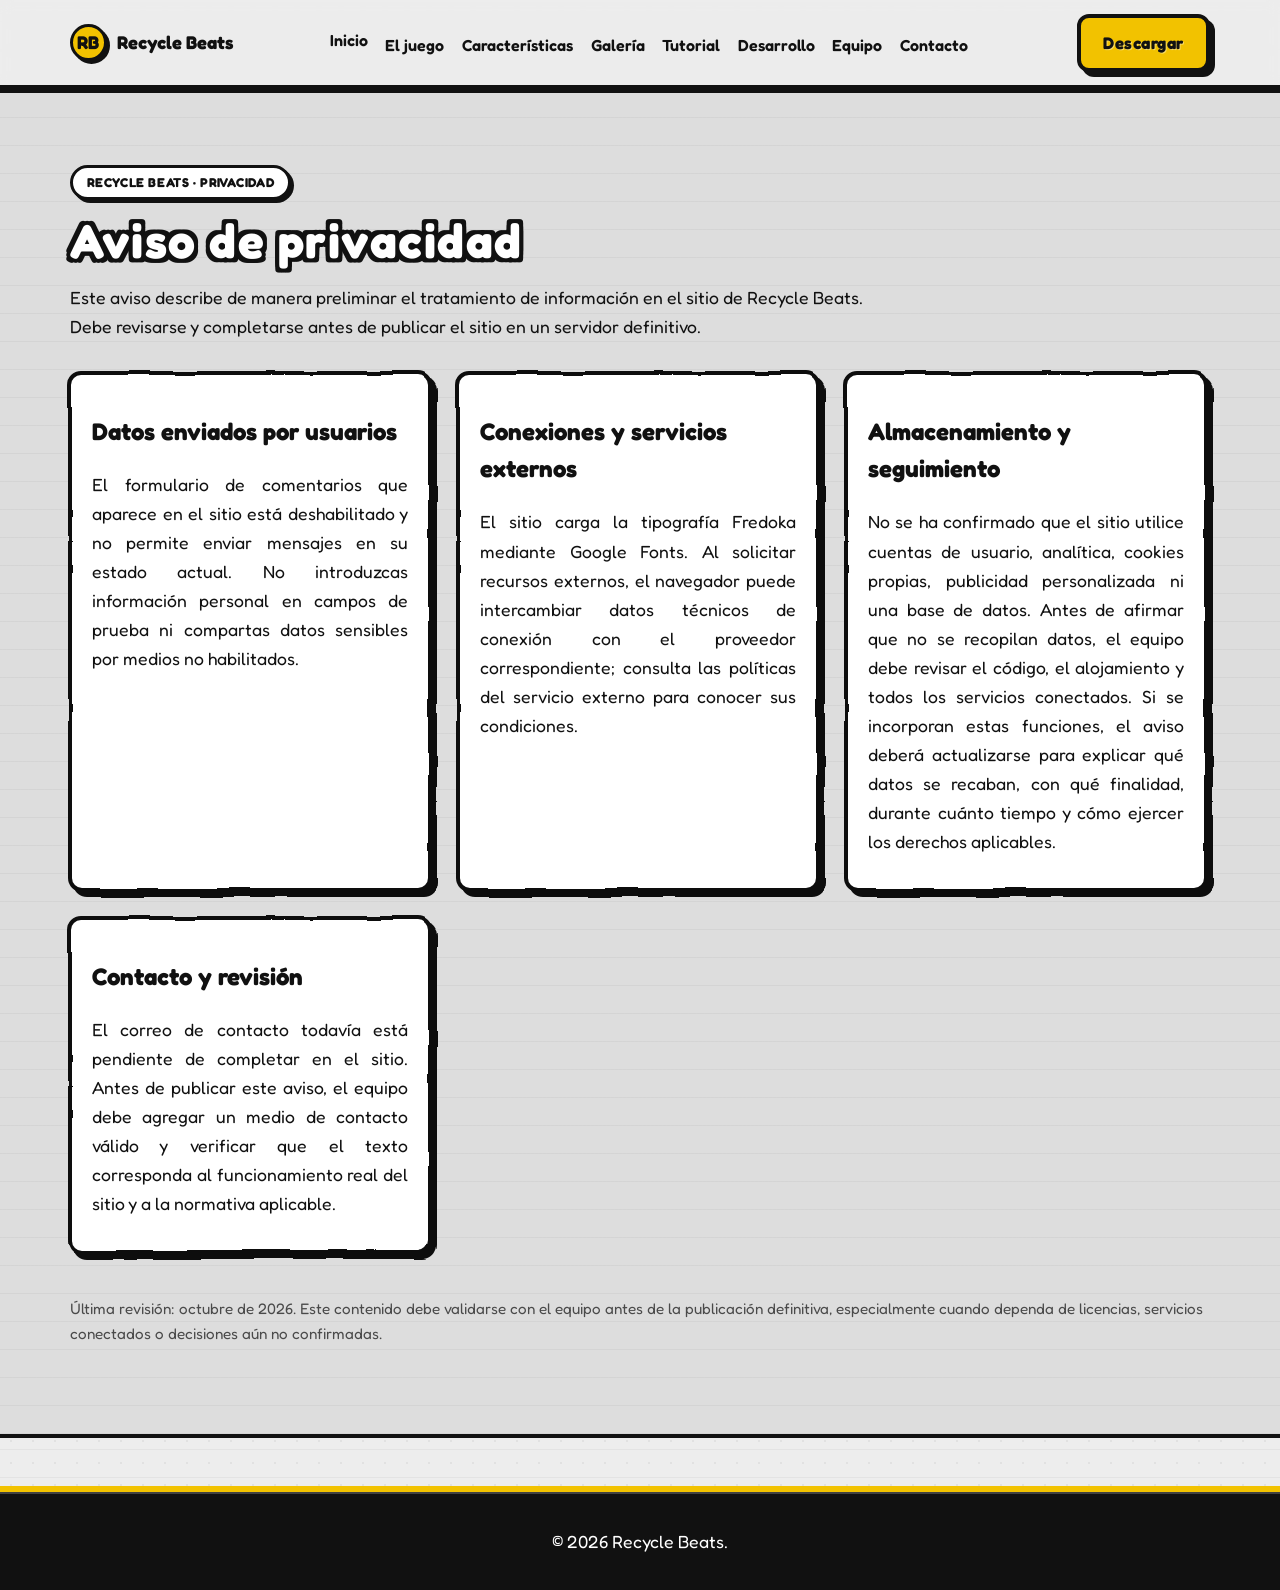
==== Advertencias/privacidad.html @ 34f84597 "Sitio sin PWA" ====
<!DOCTYPE html>
<html lang="es">
<head>
  <meta charset="UTF-8" />
  <meta name="viewport" content="width=device-width, initial-scale=1.0" />
  <title>Aviso de privacidad — Recycle Beats</title>
  <meta name="description" content="Este aviso describe de manera preliminar el tratamiento de información en el sitio de Recycle Beats. Debe revisarse y completarse antes de publicar el sitio en un servidor definitivo." />
  <meta name="theme-color" content="#EDEDED" />
  <link rel="icon" type="image/svg+xml" href="../icon.svg" />
  <link rel="preconnect" href="https://fonts.googleapis.com" />
  <link rel="preconnect" href="https://fonts.gstatic.com" crossorigin />
  <link href="https://fonts.googleapis.com/css2?family=Fredoka:wght@400;500;600;700&display=swap" rel="stylesheet" />
  <link rel="stylesheet" href="../style.css" />
</head>
<body>

  <!-- FILTROS SVG PARA EL EFECTO DE LÍNEA TEMBLOROSA (WOBBLE) -->
  <svg class="rb-svg-defs" aria-hidden="true" focusable="false" width="0" height="0">
    <defs>
      <filter id="rb-wobble-soft" x="-5%" y="-5%" width="110%" height="110%">
        <feTurbulence type="fractalNoise" baseFrequency="0.022" numOctaves="2" seed="4" result="noise" />
        <feDisplacementMap in="SourceGraphic" in2="noise" scale="4" xChannelSelector="R" yChannelSelector="G" />
      </filter>
      <filter id="rb-wobble-strong" x="-8%" y="-8%" width="116%" height="116%">
        <feTurbulence type="fractalNoise" baseFrequency="0.03" numOctaves="2" seed="8" result="noise" />
        <feDisplacementMap in="SourceGraphic" in2="noise" scale="7" xChannelSelector="R" yChannelSelector="G" />
      </filter>
    </defs>
  </svg>

  <a class="rb-skip" href="#contenido">Saltar al contenido</a>
  
  <header class="rb-navbar" id="rb-navbar">
    <div class="rb-navbar__inner">
      <a class="rb-brand" href="../index.html#inicio" aria-label="Ir al inicio">
        <span class="rb-brand__mark" aria-hidden="true">RB</span>
        <span class="rb-brand__name">Recycle&nbsp;Beats</span>
      </a>

      <button
        class="rb-navbar__toggle"
        id="rb-nav-toggle"
        aria-label="Abrir menú"
        aria-expanded="false"
        aria-controls="rb-nav-menu"
      >
        <span></span><span></span><span></span>
      </button>

      <nav class="rb-navbar__nav" id="rb-nav-menu" aria-label="Navegación principal">
        <ul>
          <li><a href="../index.html#inicio">Inicio</a></li>
          <li><a href="../index.html#el-juego">El juego</a></li>
          <li><a href="../index.html#caracteristicas">Características</a></li>
          <li><a href="../index.html#galeria">Galería</a></li>
          <li><a href="../index.html#tutorial">Tutorial</a></li>
          <li><a href="../index.html#desarrollo">Desarrollo</a></li>
          <li><a href="../index.html#equipo">Equipo</a></li>
          <li><a href="../index.html#contacto">Contacto</a></li>
        </ul>
      </nav>
      
      <a class="rb-btn rb-btn--amarillo rb-navbar__cta" href="../index.html#descarga">Descargar</a>
    </div>
  </header>

  <main id="contenido">
    <section class="rb-section rb-section--papel" aria-labelledby="legal-title">
      <div class="rb-container">
        <p class="rb-eyebrow">Recycle Beats · Privacidad</p>
        <h1 class="rb-title rb-title--lg" id="legal-title">Aviso de privacidad</h1>
        <p style="margin-bottom: 2rem; max-width: 800px;">Este aviso describe de manera preliminar el tratamiento de información en el sitio de Recycle Beats. Debe revisarse y completarse antes de publicar el sitio en un servidor definitivo.</p>
        
        <div class="rb-grid-3" style="margin-bottom: 2.5rem;">
          
          <section class="rb-card rb-wobble rb-card--legal">
            <h2>Datos enviados por usuarios</h2>
            <p>El formulario de comentarios que aparece en el sitio está deshabilitado y no permite enviar mensajes en su estado actual. No introduzcas información personal en campos de prueba ni compartas datos sensibles por medios no habilitados.</p>
          </section>
          
          <section class="rb-card rb-wobble rb-card--legal">
            <h2>Conexiones y servicios externos</h2>
            <p>El sitio carga la tipografía Fredoka mediante Google Fonts. Al solicitar recursos externos, el navegador puede intercambiar datos técnicos de conexión con el proveedor correspondiente; consulta las políticas del servicio externo para conocer sus condiciones.</p>
          </section>
          
          <section class="rb-card rb-wobble rb-card--legal">
            <h2>Almacenamiento y seguimiento</h2>
            <p>No se ha confirmado que el sitio utilice cuentas de usuario, analítica, cookies propias, publicidad personalizada ni una base de datos. Antes de afirmar que no se recopilan datos, el equipo debe revisar el código, el alojamiento y todos los servicios conectados. Si se incorporan estas funciones, el aviso deberá actualizarse para explicar qué datos se recaban, con qué finalidad, durante cuánto tiempo y cómo ejercer los derechos aplicables.</p>
          </section>
          
          <section class="rb-card rb-wobble rb-card--legal">
            <h2>Contacto y revisión</h2>
            <p>El correo de contacto todavía está pendiente de completar en el sitio. Antes de publicar este aviso, el equipo debe agregar un medio de contacto válido y verificar que el texto corresponda al funcionamiento real del sitio y a la normativa aplicable.</p>
          </section>

        </div>
        
        <p class="rb-muted">Última revisión: octubre de 2026. Este contenido debe validarse con el equipo antes de la publicación definitiva, especialmente cuando dependa de licencias, servicios conectados o decisiones aún no confirmadas.</p>
      </div>
    </section>
  </main>

  <footer class="rb-footer" aria-label="Pie de página">
    <div class="rb-footer__bottom">
      <p>© <span id="rb-year">2026</span> Recycle Beats.</p>
    </div>
  </footer>
  <script src="../site.js" defer></script>
</body>
</html>
---- style.css ----
/* ============================================================
   RECYCLE BEATS — Estilos basados en las capturas del juego
   Estética: cuaderno escolar hecho a mano
   ============================================================ */

/* ---------- Tokens (extraídos de las capturas) ---------- */
:root {
  --rb-negro: #111111;
  --rb-blanco: #FFFFFF;
  --rb-papel:   #EDEDED;   /* antes #E8E4DC */
  --rb-papel-2: #DDDDDD;   /* antes #CFC9BE */    /* papel más oscuro */
  --rb-gris: #D9D9D9;       /* fondo neutro del escenario */
  --rb-rojo: #D93025;       /* manzanas, SALIR */
  --rb-azul: #1A3A9E;       /* latas, OPCIONES */
  --rb-verde: #3DBE3D;      /* tubo, EXTRAS, ON */
  --rb-amarillo: #F2C200;   /* JUGAR, TUTORIAL, VOLVER */
  --rb-naranja: #E07A1F;    /* acentos secundarios */
  --rb-oliva: #7A7A3E;      /* fondo Backrooms */

  --rb-borde: 4px solid var(--rb-negro);
  --rb-borde-2: 3px solid var(--rb-negro);
  --rb-sombra: 5px 5px 0 var(--rb-negro);
  --rb-sombra-sm: 3px 3px 0 var(--rb-negro);
  --rb-sombra-lg: 8px 8px 0 var(--rb-negro);

  --rb-max: 1180px;
  --rb-gap: 1.5rem;
  --rb-font: 'Fredoka', system-ui, -apple-system, Segoe UI, Roboto, sans-serif;
  --rb-transition: 180ms ease;
}

/* ---------- Reset ---------- */
*, *::before, *::after { box-sizing: border-box; }
html { scroll-behavior: smooth; }

body {
  margin: 0;
  font-family: var(--rb-font);
  font-size: 1rem;
  line-height: 1.55;
  color: var(--rb-negro);
  background-color: var(--rb-papel);
  /* Textura de papel cuaderno con renglones sutiles */
  background-image:
    repeating-linear-gradient(
      0deg,
      rgba(0,0,0,.045) 0 1px,
      transparent 1px 28px
    ),
    radial-gradient(rgba(0,0,0,.05) 1px, transparent 1.2px);
  background-size: auto, 22px 22px;
  -webkit-font-smoothing: antialiased;
}

img, svg, video { max-width: 100%; display: block; }

a { color: var(--rb-azul); }
a:hover { text-decoration: underline; }

ul, ol { padding-left: 1.25rem; }
li + li { margin-top: .3rem; }

kbd {
  font-family: ui-monospace, SFMono-Regular, Menlo, Consolas, monospace;
  background: var(--rb-blanco);
  border: var(--rb-borde-2);
  border-radius: 6px;
  padding: 2px 8px;
  box-shadow: var(--rb-sombra-sm);
  font-size: .85rem;
  font-weight: 700;
}

/* Ocultar el SVG de filtros */
.rb-svg-defs { position: absolute; width: 0; height: 0; overflow: hidden; }

/* ---------- Accesibilidad ---------- */
.rb-skip {
  position: absolute;
  left: -9999px;
  top: 0;
  background: var(--rb-amarillo);
  color: var(--rb-negro);
  padding: .75rem 1rem;
  border: var(--rb-borde);
  z-index: 9999;
  font-weight: 700;
}
.rb-skip:focus { left: 1rem; top: 1rem; }

:focus-visible {
  outline: 3px dashed var(--rb-amarillo);
  outline-offset: 3px;
}

/* ============================================================
   TIPOGRAFÍA BUBBLE
   ============================================================ */
.rb-title {
  font-family: var(--rb-font);
  font-weight: 700;
  color: var(--rb-blanco);
  letter-spacing: 1.5px;
  line-height: 1.02;
  margin: 0 0 .75rem;
  /* Contorno negro grueso, como el título del juego */
  text-shadow:
    -4px -4px 0 var(--rb-negro),
     4px -4px 0 var(--rb-negro),
    -4px  4px 0 var(--rb-negro),
     4px  4px 0 var(--rb-negro),
    -4px  0   0 var(--rb-negro),
     4px  0   0 var(--rb-negro),
     0   -4px 0 var(--rb-negro),
     0    4px 0 var(--rb-negro);
}
.rb-title--xl { font-size: clamp(2.8rem, 8vw, 5.5rem); }
.rb-title--lg { font-size: clamp(1.9rem, 4.5vw, 3rem); }

.rb-subtitle {
  font-size: 1.25rem;
  margin: 2rem 0 .75rem;
}

.rb-eyebrow {
  display: inline-block;
  background: var(--rb-blanco);
  border: var(--rb-borde-2);
  border-radius: 999px;
  padding: .25rem .85rem;
  font-size: .8rem;
  font-weight: 700;
  letter-spacing: .6px;
  text-transform: uppercase;
  box-shadow: var(--rb-sombra-sm);
  margin: 0 0 1rem;
}

.rb-muted { color: #4a4a4a; font-size: .95rem; }
.rb-section__lead { max-width: 60ch; }

/* ============================================================
   LAYOUT
   ============================================================ */
.rb-container {
  max-width: var(--rb-max);
  margin: 0 auto;
  padding: 0 1.25rem;
}

.rb-section { padding: 4.5rem 0; }

/* Alternancia de fondos, como las pantallas del juego */
.rb-section--papel {
  background:
    repeating-linear-gradient(
      0deg,
      rgba(0,0,0,.04) 0 1px,
      transparent 1px 28px
    ),
    var(--rb-papel-2);
  border-top: 4px solid var(--rb-negro);
  border-bottom: 4px solid var(--rb-negro);
}

.rb-grid-2 {
  display: grid;
  grid-template-columns: 1fr;
  gap: var(--rb-gap);
}
.rb-grid-3 {
  display: grid;
  grid-template-columns: 1fr;
  gap: var(--rb-gap);
}
@media (min-width: 720px) {
  .rb-grid-2 { grid-template-columns: 1.4fr 1fr; }
  .rb-grid-3 { grid-template-columns: repeat(2, 1fr); }
}
@media (min-width: 1024px) {
  .rb-grid-3 { grid-template-columns: repeat(3, 1fr); }
}

/* ============================================================
   TARJETAS CON WOBBLE
   ------------------------------------------------------------
   El filtro SVG se aplica al marco (::before), no al contenido,
   para que el texto se vea nítido.
   ============================================================ */
.rb-card {
  position: relative;
  background: transparent;
  padding: 1.4rem 1.5rem 1.5rem;
  transition: transform var(--rb-transition);
}

/* Marco "hecho a mano" */
.rb-card::before {
  content: "";
  position: absolute;
  inset: 0;
  background: var(--rb-blanco);
  border: var(--rb-borde);
  border-radius: 14px;
  box-shadow: var(--rb-sombra);
  z-index: -1;
}

/* Wobble suave por defecto */
.rb-card.rb-wobble::before {
  filter: url(#rb-wobble-soft);
}
/* Wobble fuerte para elementos focales */
.rb-card.rb-wobble-strong::before {
  filter: url(#rb-wobble-strong);
}

.rb-card:hover { transform: translate(-2px, -2px); }
.rb-card:hover::before { box-shadow: var(--rb-sombra-lg); }

.rb-card h3 { margin: 0 0 .5rem; font-size: 1.15rem; }
.rb-card p  { margin: 0 0 .75rem; }

/* Icono circular */
.rb-card__icon {
  display: inline-grid;
  place-items: center;
  width: 2.6rem;
  height: 2.6rem;
  font-size: 1.4rem;
  background: var(--rb-amarillo);
  border: var(--rb-borde-2);
  border-radius: 50%;
  box-shadow: var(--rb-sombra-sm);
  margin-bottom: .75rem;
}

.rb-card--soon { opacity: .78; }
.rb-card--soon .rb-card__icon { background: #efefef; }

/* Ficha técnica */
.rb-factsheet {
  list-style: none;
  padding: 0;
  margin: 0;
}
.rb-factsheet li {
  display: flex;
  justify-content: space-between;
  gap: 1rem;
  padding: .45rem 0;
  border-bottom: 2px dashed rgba(0,0,0,.25);
  margin: 0;
}
.rb-factsheet li:last-child { border-bottom: 0; }
.rb-factsheet span { color: #4a4a4a; }
.rb-factsheet strong { font-weight: 600; }

/* ============================================================
   BOTONES CARTEL
   ============================================================ */
.rb-btn {
  display: inline-flex;
  align-items: center;
  justify-content: center;
  gap: .5rem;
  font-family: var(--rb-font);
  font-size: 1.05rem;
  font-weight: 700;
  letter-spacing: .5px;
  padding: .75rem 1.4rem;
  border: var(--rb-borde);
  border-radius: 12px;
  box-shadow: var(--rb-sombra);
  cursor: pointer;
  text-decoration: none;
  color: var(--rb-negro);
  background: var(--rb-blanco);
  text-shadow: 1px 1px 0 rgba(255,255,255,.4);
  transition: transform var(--rb-transition), box-shadow var(--rb-transition);
}
.rb-btn:hover {
  transform: translate(-2px, -2px);
  box-shadow: var(--rb-sombra-lg);
  text-decoration: none;
}
.rb-btn:active {
  transform: translate(2px, 2px);
  box-shadow: var(--rb-sombra-sm);
}

/* Variantes por color, como los botones del menú del juego */
.rb-btn--amarillo { background: var(--rb-amarillo); }
.rb-btn--azul     { background: var(--rb-azul); color: var(--rb-blanco); text-shadow: 1px 1px 0 rgba(0,0,0,.5); }
.rb-btn--rojo     { background: var(--rb-rojo); color: var(--rb-blanco); text-shadow: 1px 1px 0 rgba(0,0,0,.5); }
.rb-btn--verde    { background: var(--rb-verde); color: var(--rb-blanco); text-shadow: 1px 1px 0 rgba(0,0,0,.5); }

.rb-btn--disabled {
  background: #efefef;
  color: #777;
  cursor: not-allowed;
  box-shadow: var(--rb-sombra-sm);
  pointer-events: none;
  text-shadow: none;
}

/* Badges */
.rb-badge {
  display: inline-block;
  font-size: .78rem;
  font-weight: 700;
  letter-spacing: .5px;
  padding: .25rem .7rem;
  border: var(--rb-borde-2);
  border-radius: 999px;
  background: var(--rb-blanco);
  box-shadow: var(--rb-sombra-sm);
}
.rb-badge--soon  { background: var(--rb-amarillo); }
.rb-badge--muted { background: #efefef; color: #555; }

/* Chips */
.rb-chips { display: flex; flex-wrap: wrap; gap: .5rem; }
.rb-chip {
  display: inline-block;
  padding: .4rem .9rem;
  background: var(--rb-blanco);
  border: var(--rb-borde-2);
  border-radius: 999px;
  box-shadow: var(--rb-sombra-sm);
  font-weight: 600;
  font-size: .9rem;
}

/* ============================================================
   PLACEHOLDERS
   ============================================================ */
.rb-placeholder {
  position: relative;
  display: grid;
  place-items: center;
  gap: .4rem;
  padding: 1rem;
  min-height: 150px;
  background:
    repeating-linear-gradient(
      45deg,
      rgba(0,0,0,.09) 0 12px,
      rgba(0,0,0,.02) 12px 24px
    ),
    #f2efe9;
  border: 3px dashed var(--rb-negro);
  border-radius: 12px;
  text-align: center;
  color: #222;
}
.rb-placeholder__tag {
  background: var(--rb-rojo);
  color: var(--rb-blanco);
  font-weight: 700;
  font-size: .78rem;
  letter-spacing: .6px;
  padding: .2rem .65rem;
  border: 2px solid var(--rb-negro);
  border-radius: 999px;
  text-shadow: 1px 1px 0 rgba(0,0,0,.4);
}
.rb-placeholder__path {
  font-family: ui-monospace, SFMono-Regular, Menlo, Consolas, monospace;
  font-size: .82rem;
  word-break: break-all;
}
.rb-placeholder--polaroid {
  aspect-ratio: 4 / 3;
  min-height: 0;
}
.rb-placeholder--video { aspect-ratio: 16 / 9; min-height: 0; }

.rb-avatar {
  aspect-ratio: 1 / 1;
  min-height: 0;
  padding: .5rem;
  margin-bottom: .9rem;
}
.rb-avatar .rb-placeholder__tag { font-size: .68rem; }

/* ============================================================
   CINTA ADHESIVA
   ============================================================ */
.rb-tape {
  position: absolute;
  width: 90px;
  height: 26px;
  background: rgba(242, 194, 0, .85);
  border: 2px solid var(--rb-negro);
  border-radius: 3px;
  z-index: 3;
  box-shadow: 1px 2px 0 rgba(0,0,0,.2);
}
.rb-tape--tl { top: -13px; left: 18px; transform: rotate(-6deg); }
.rb-tape--tr { top: -13px; right: 18px; transform: rotate(6deg); }
.rb-tape--br { bottom: -13px; right: 18px; transform: rotate(-4deg); background: rgba(61, 190, 61, .85); }

/* ============================================================
   POLAROID
   ============================================================ */
.rb-polaroid {
  position: relative;
  background: var(--rb-blanco);
  border: var(--rb-borde);
  border-radius: 6px;
  box-shadow: var(--rb-sombra-lg);
  padding: 1rem 1rem 1.4rem;
  margin: 0;
  transform: rotate(-2deg);
  transition: transform var(--rb-transition);
}
.rb-polaroid:hover { transform: rotate(0deg) scale(1.02); }

.rb-polaroid figcaption {
  text-align: center;
  font-weight: 600;
  margin-top: .9rem;
  font-size: 1.05rem;
}

.rb-polaroid--sm {
  transform: rotate(-1.5deg);
  box-shadow: var(--rb-sombra);
}
.rb-polaroid--sm:nth-child(2n) { transform: rotate(1.5deg); }
.rb-polaroid--sm:nth-child(3n) { transform: rotate(-2deg); }
.rb-polaroid--sm:nth-child(4n) { transform: rotate(1deg); }
.rb-polaroid--sm:hover { transform: rotate(0deg) scale(1.03); }

/* ============================================================
   HERO
   ============================================================ */
.rb-hero {
  position: relative;
  max-width: var(--rb-max);
  margin: 0 auto;
  padding: 4rem 1.25rem 5rem;
  display: grid;
  grid-template-columns: 1fr;
  gap: 3rem;
  overflow: visible;
}

/* Tubo verde, como el del juego */
.rb-hero__tube {
  position: absolute;
  top: -3rem;
  left: 5%;
  width: 26px;
  height: calc(100% + 6rem);
  background: var(--rb-verde);
  border: 4px solid var(--rb-negro);
  border-radius: 999px;
  transform: rotate(-6deg);
  box-shadow: var(--rb-sombra);
  z-index: 0;
  pointer-events: none;
}

.rb-hero__content {
  position: relative;
  z-index: 2;
  text-align: center;
}

.rb-hero__tagline {
  display: inline-block;
  font-size: clamp(1rem, 2.2vw, 1.3rem);
  font-weight: 600;
  color: var(--rb-negro);
  background: var(--rb-blanco);
  border: var(--rb-borde-2);
  border-radius: 12px;
  padding: .5rem 1.1rem;
  box-shadow: var(--rb-sombra-sm);
  margin: .9rem 0 1.6rem;
}

.rb-hero__actions {
  display: flex;
  flex-wrap: wrap;
  gap: 1rem;
  justify-content: center;
}

@media (min-width: 900px) {
  .rb-hero {
    grid-template-columns: 1.05fr 1fr;
    align-items: center;
    padding: 5rem 1.25rem 6rem;
    gap: 4rem;
  }
  .rb-hero__content { text-align: left; }
  .rb-hero__actions { justify-content: flex-start; }
  .rb-hero__tube { left: 2%; }
}

/* ============================================================
   VIDEO
   ============================================================ */
.rb-video-frame {
  position: relative;
  margin-top: 1.5rem;
  padding: .9rem;
  background: var(--rb-blanco);
  border: var(--rb-borde);
  border-radius: 14px;
  box-shadow: var(--rb-sombra);
}
.rb-video-frame.rb-wobble::before { content: none; } /* no doble marco */
.rb-video-frame.rb-wobble { filter: url(#rb-wobble-soft); }

/* ============================================================
   GALERÍA
   ============================================================ */
.rb-gallery {
  display: grid;
  grid-template-columns: 1fr;
  gap: 2rem 1.5rem;
  margin-top: 2rem;
}
@media (min-width: 640px) { .rb-gallery { grid-template-columns: repeat(2, 1fr); } }
@media (min-width: 1024px) { .rb-gallery { grid-template-columns: repeat(3, 1fr); } }

/* ============================================================
   TUTORIAL / D-PAD
   ============================================================ */
/* ============================================================
   TUTORIAL / D-PAD (Estilo 3D hecho a mano)
   ============================================================ */
.rb-dpad {
  position: relative;
  width: 170px;
  height: 170px;
  margin: 1.5rem auto 2rem;
}

.rb-dpad__key {
  position: absolute;
  width: 56px;
  height: 56px;
  display: grid;
  place-items: center;
  border: 3px solid var(--rb-negro);
  border-radius: 8px;
  font-weight: 700;
  font-size: 1.6rem;
  color: var(--rb-negro);
  /* Sombra dura para simular el bloque 3D de la imagen */
  box-shadow: 4px 4px 0 var(--rb-negro);
  /* Pequeñas rotaciones para el efecto "hecho a mano" */
  transition: transform 0.1s ease, box-shadow 0.1s ease;
}

/* Colores extraídos de tu captura */
.rb-dpad__key--up    { 
  top: 0; left: 57px; 
  background: #C5D96B; /* Verde oliva claro */
  transform: rotate(-2deg); 
}
.rb-dpad__key--left  { 
  top: 57px; left: 0; 
  background: #C26D77; /* Rosa/Rojo desaturado */
  transform: rotate(1deg); 
}
.rb-dpad__key--right { 
  top: 57px; left: 114px; 
  background: #5B6CC2; /* Azul índigo */
  color: var(--rb-blanco); /* La flecha blanca para que contraste */
  text-shadow: 1px 1px 0 var(--rb-negro);
  transform: rotate(-1deg); 
}
.rb-dpad__key--down  { 
  top: 114px; left: 57px; 
  background: #E07A1F; /* Naranja, para mantener la paleta general */
  transform: rotate(2deg); 
}

/* Efecto al pasar el mouse o tocar (como si fuera un botón real) */
.rb-dpad__key:hover {
  transform: translate(-1px, -1px) rotate(0deg);
  box-shadow: 5px 5px 0 var(--rb-negro);
}

@media (prefers-reduced-motion: reduce) {
  .rb-dpad__key { transform: none !important; box-shadow: 3px 3px 0 var(--rb-negro); }
}

/* ============================================================
   DESCARGA
   ============================================================ */
.rb-download {
  display: grid;
  grid-template-columns: 1fr;
  gap: var(--rb-gap);
  margin-top: 1.75rem;
}
@media (min-width: 900px) {
  .rb-download { grid-template-columns: 1.1fr 1fr; }
}

.rb-card--download {
  display: flex;
  flex-direction: column;
  gap: 1rem;
  align-items: flex-start;
}

.rb-accordion {
  position: relative;
  background: transparent;
  padding: 1rem 1.25rem;
  margin-bottom: 1rem;
}
.rb-accordion::before {
  content: "";
  position: absolute;
  inset: 0;
  background: var(--rb-blanco);
  border: var(--rb-borde);
  border-radius: 14px;
  box-shadow: var(--rb-sombra);
  z-index: -1;
}
.rb-accordion.rb-wobble::before { filter: url(#rb-wobble-soft); }

.rb-accordion summary {
  cursor: pointer;
  font-weight: 700;
  font-size: 1.08rem;
  padding: .3rem 0;
  list-style: none;
}
.rb-accordion summary::-webkit-details-marker { display: none; }
.rb-accordion summary::before {
  content: "▸ ";
  display: inline-block;
  transition: transform var(--rb-transition);
  margin-right: .25rem;
}
.rb-accordion[open] summary::before { content: "▾ "; }
.rb-accordion[open] summary { margin-bottom: .75rem; }

/* ============================================================
   TIMELINE
   ============================================================ */
.rb-timeline {
  list-style: none;
  padding: 0;
  margin: 1.75rem 0 0;
  position: relative;
}
.rb-timeline::before {
  content: "";
  position: absolute;
  left: 14px;
  top: 10px;
  bottom: 10px;
  width: 4px;
  background: var(--rb-negro);
  border-radius: 2px;
}
.rb-timeline__item {
  position: relative;
  padding-left: 3rem;
  margin-top: 1.25rem;
}
.rb-timeline__dot {
  position: absolute;
  left: 4px;
  top: 22px;
  width: 24px;
  height: 24px;
  background: var(--rb-amarillo);
  border: 4px solid var(--rb-negro);
  border-radius: 50%;
  box-shadow: var(--rb-sombra-sm);
}
.rb-timeline__date {
  font-size: .85rem;
  color: #555;
  margin: 0 0 .25rem;
  font-weight: 700;
  letter-spacing: .3px;
  text-transform: uppercase;
}

/* ============================================================
   EQUIPO
   ============================================================ */
.rb-card--team { text-align: center; }
.rb-role { font-weight: 700; color: var(--rb-naranja); margin: 0 0 .5rem; }

/* ============================================================
   FORMULARIO
   ============================================================ */
.rb-form label {
  display: block;
  font-weight: 700;
  margin-top: .85rem;
}
.rb-form input,
.rb-form textarea {
  width: 100%;
  font-family: var(--rb-font);
  font-size: 1rem;
  padding: .65rem .8rem;
  border: var(--rb-borde-2);
  border-radius: 8px;
  box-shadow: var(--rb-sombra-sm);
  background: #fafafa;
  margin-top: .3rem;
}
.rb-form input:disabled,
.rb-form textarea:disabled {
  background: #efefef;
  color: #777;
  cursor: not-allowed;
}
.rb-form .rb-btn { margin-top: 1rem; }

/* ============================================================
   LEGALES
   ============================================================ */
.rb-legal { max-width: 75ch; }
.rb-legal p { margin: .5rem 0; }

/* ============================================================
   FOOTER
   ============================================================ */
.rb-footer {
  background: var(--rb-negro);
  color: var(--rb-blanco);
  border-top: 6px solid var(--rb-amarillo);
  margin-top: 3rem;
}
.rb-footer__inner {
  max-width: var(--rb-max);
  margin: 0 auto;
  padding: 2.75rem 1.25rem 1.75rem;
  display: grid;
  grid-template-columns: 1fr;
  gap: 1.75rem;
}
@media (min-width: 720px) {
  .rb-footer__inner { grid-template-columns: 1.5fr 1fr 1fr 1fr; }
}
.rb-footer__col h4 {
  font-size: 1rem;
  letter-spacing: .6px;
  text-transform: uppercase;
  margin: 0 0 .85rem;
  color: var(--rb-amarillo);
}
.rb-footer__brand {
  font-size: 1.5rem;
  color: var(--rb-blanco);
  margin: 0 0 .5rem;
  text-shadow:
    -2px -2px 0 #000, 2px -2px 0 #000,
    -2px  2px 0 #000, 2px  2px 0 #000;
}
.rb-footer__col ul { list-style: none; padding: 0; margin: 0; }
.rb-footer__col li + li { margin-top: .4rem; }
.rb-footer__col a {
  color: var(--rb-blanco);
  text-decoration: none;
  opacity: .92;
}
.rb-footer__col a:hover { opacity: 1; text-decoration: underline; }

.rb-footer__bottom {
  border-top: 2px solid rgba(255,255,255,.2);
  padding: 1rem 1.25rem;
  text-align: center;
  font-size: .9rem;
}
.rb-footer__bottom .rb-muted { color: #ccc; }

/* ============================================================
   NAVBAR
   ============================================================ */
.rb-navbar {
  position: sticky;
  top: 0;
  z-index: 100;
  background: rgba(237, 237, 237, .95); /* antes rgba(232, 228, 220, .95) */
  backdrop-filter: blur(6px);
  border-bottom: 4px solid var(--rb-negro);
}

.rb-navbar__inner {
  max-width: var(--rb-max);
  margin: 0 auto;
  padding: .85rem 1.25rem;
  display: flex;
  align-items: center;
  justify-content: space-between;
  gap: 1rem;
}

.rb-brand {
  display: inline-flex;
  align-items: center;
  gap: .65rem;
  color: var(--rb-negro);
  text-decoration: none;
  font-weight: 700;
  font-size: 1.15rem;
}
.rb-brand:hover { text-decoration: none; }

.rb-brand__mark {
  display: inline-grid;
  place-items: center;
  width: 2.3rem;
  height: 2.3rem;
  background: var(--rb-amarillo);
  border: var(--rb-borde-2);
  border-radius: 50%;
  box-shadow: var(--rb-sombra-sm);
  font-weight: 700;
}

.rb-navbar__nav ul {
  list-style: none;
  display: flex;
  gap: 1.1rem;
  margin: 0;
  padding: 0;
}
.rb-navbar__nav a {
  color: var(--rb-negro);
  text-decoration: none;
  font-weight: 600;
}
.rb-navbar__nav a:hover { text-decoration: underline; }
.rb-navbar__nav a[aria-current="true"] {
  background: var(--rb-amarillo);
  border: 2px solid var(--rb-negro);
  border-radius: 999px;
  padding: .15rem .7rem;
  box-shadow: var(--rb-sombra-sm);
}

.rb-navbar__cta { margin-left: .75rem; }

.rb-navbar__toggle {
  display: none;
  flex-direction: column;
  justify-content: center;
  gap: 4px;
  width: 44px;
  height: 44px;
  background: var(--rb-blanco);
  border: var(--rb-borde-2);
  border-radius: 8px;
  box-shadow: var(--rb-sombra-sm);
  cursor: pointer;
}
.rb-navbar__toggle span {
  display: block;
  height: 3px;
  background: var(--rb-negro);
  border-radius: 2px;
  margin: 0 9px;
}

@media (max-width: 899px) {
  .rb-navbar__toggle { display: inline-flex; }

  .rb-navbar__nav {
    position: fixed;
    inset: 68px 0 auto 0;
    background: var(--rb-papel);
    border-bottom: 4px solid var(--rb-negro);
    padding: 1.25rem;
    display: none;
    flex-direction: column;
    gap: 1rem;
    box-shadow: 0 12px 24px rgba(0,0,0,.18);
    max-height: calc(100vh - 68px);
    overflow-y: auto;
  }
  .rb-navbar__nav.is-open { display: flex; }

  .rb-navbar__nav ul { flex-direction: column; gap: .5rem; }
  .rb-navbar__nav a { font-size: 1.05rem; padding: .4rem 0; display: inline-block; }

  .rb-navbar__cta { align-self: flex-start; }
}

/* ============================================================
   REVEAL AL SCROLL
   ============================================================ */
.rb-reveal {
  opacity: 0;
  transform: translateY(24px);
  transition: opacity 450ms ease, transform 450ms ease;
}
.rb-reveal.is-visible {
  opacity: 1;
  transform: translateY(0);
}

/* ============================================================
   MOVIMIENTO REDUCIDO
   ============================================================ */
@media (prefers-reduced-motion: reduce) {
  html { scroll-behavior: auto; }
  *, *::before, *::after {
    animation-duration: .001ms !important;
    animation-iteration-count: 1 !important;
    transition-duration: .001ms !important;
  }
  /* Desactivar el filtro wobble para quien prefiere menos estimulación */
  .rb-card.rb-wobble::before,
  .rb-card.rb-wobble-strong::before,
  .rb-accordion.rb-wobble::before,
  .rb-video-frame.rb-wobble { filter: none; }

  .rb-card:hover,
  .rb-polaroid:hover,
  .rb-polaroid--sm:hover,
  .rb-btn:hover { transform: none; }
}

/* Estilos para que el video encaje perfecto en el marco polaroid */
.rb-placeholder video {
  width: 100%;
  height: 100%;
  object-fit: cover; /* Recorta los bordes para que llene el espacio sin deformarse */
  border-radius: 8px; /* Un pequeño redondeo para que se vea como pantalla */
  display: block;
}

/* ============================================================
   ESTILO FORZADO PARA TARJETAS LEGALES (CON WOBBLE)
   ============================================================ */
.rb-card--legal {
  background-color: transparent !important; /* Dejamos que el ::before sea el que tenga el fondo */
  transform: translate(-2px, -2px) !important;
  box-shadow: none !important; /* Quitamos la sombra plana para que la dibuje el ::before */
}

/* El pseudo-elemento es el que dibuja la tarjeta y le aplica el temblor */
.rb-card--legal::before {
  filter: url(#rb-wobble-soft) !important; /* Aquí ocurre la magia del temblor */
  background-color: var(--rb-blanco) !important;
  border: var(--rb-borde) !important;
  border-radius: 14px !important;
  box-shadow: var(--rb-sombra) !important;
}

/* Efecto hover para que se mueva */
.rb-card--legal:hover {
  transform: translate(-4px, -4px) !important;
}
.rb-card--legal:hover::before {
  box-shadow: var(--rb-sombra-lg) !important;
}

/* ============================================================
   JUSTIFICAR TEXTOS Y ESTILOS DE ALCANCES
   ============================================================ */

/* Justifica los párrafos de las tarjetas, el juego, la historia, etc. */
.rb-card p, 
.rb-section p.rb-section__lead,
.rb-legal p {
  text-align: justify;
  text-justify: inter-word;
}

/* Lista de alcances con estilo de "etiquetas" */
.rb-alcances-list {
  list-style: none;
  padding: 0;
  margin: 1.5rem 0 0 0;
  display: flex;
  flex-direction: column;
  gap: 1rem;
}

.rb-alcances-list li {
  background-color: #f8f8f8; /* Un gris muy clarito para que resalte del fondo blanco */
  padding: 0.8rem 1rem;
  border: 3px solid var(--rb-negro);
  box-shadow: 3px 3px 0 var(--rb-negro);
  font-weight: 500;
  display: flex;
  align-items: center;
  gap: 10px;
  border-radius: 8px; /* Esquinas un poco redondeadas */
}

/* Tamaño de letra más grande para los párrafos */
p {
  font-size: 1.1rem; 
  line-height: 1.65; 
}

/* Centrar el contenido de las tarjetas del equipo */
.rb-card--team {
  text-align: center;
}
.rb-card--team .rb-muted {
  text-align: center; /* Asegura que la aportación también se centre */
}
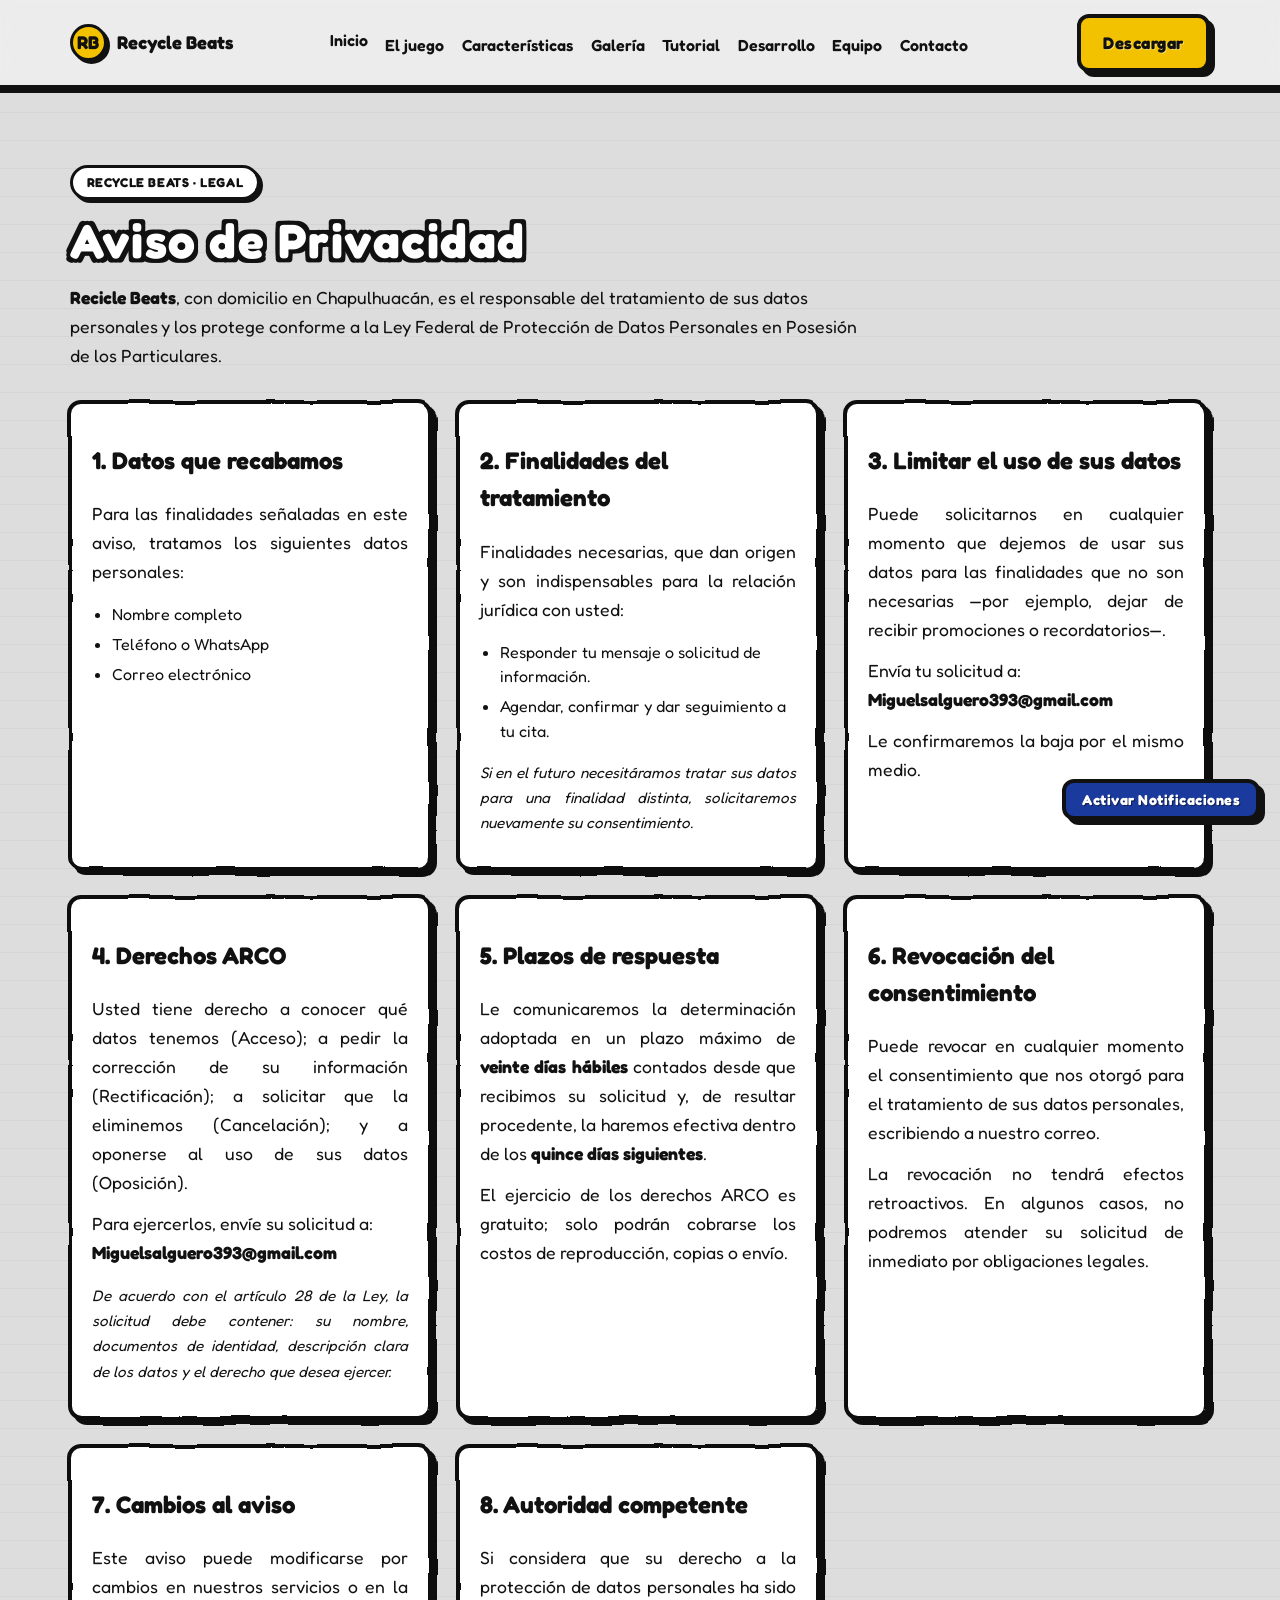
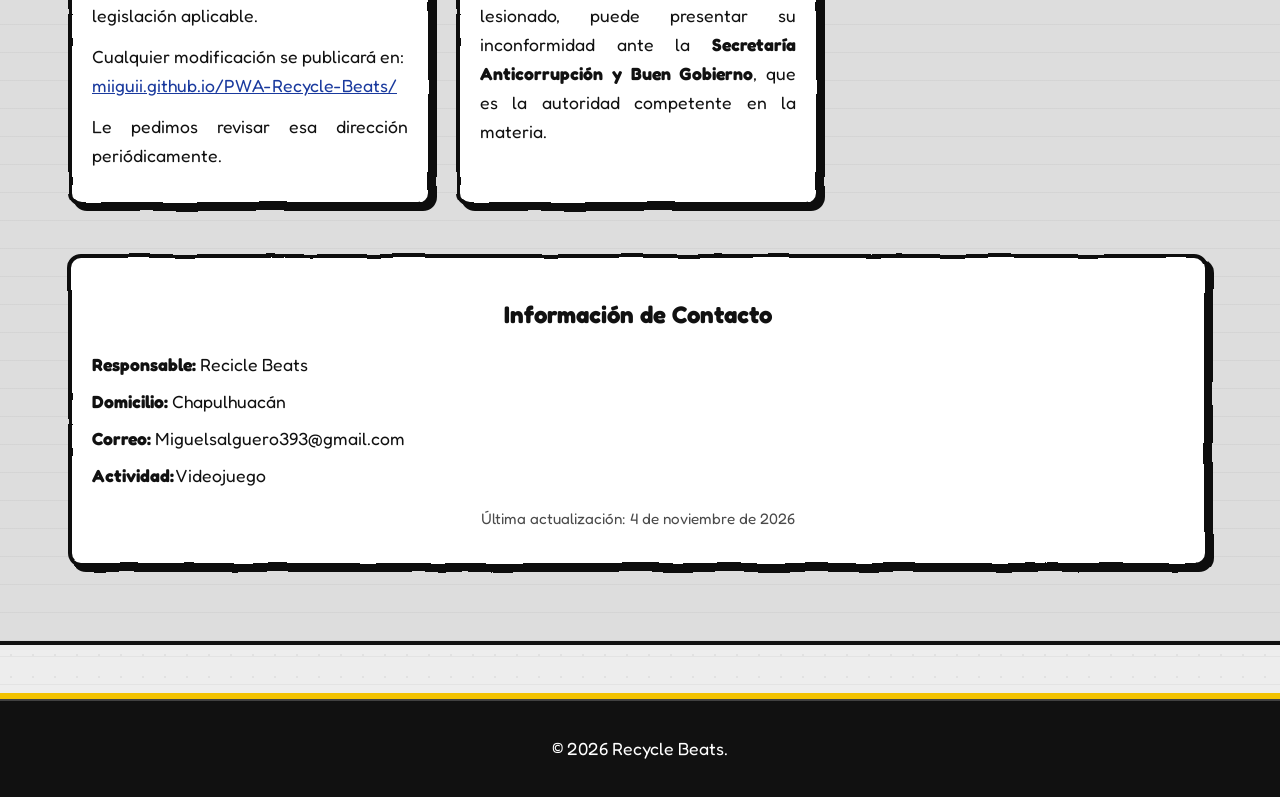
==== commit 57fd3f4c: "Aviso de Privacidad" ====
--- a/Advertencias/privacidad.html
+++ b/Advertencias/privacidad.html
@@ -4,7 +4,7 @@
   <meta charset="UTF-8" />
   <meta name="viewport" content="width=device-width, initial-scale=1.0" />
   <title>Aviso de privacidad — Recycle Beats</title>
-  <meta name="description" content="Este aviso describe de manera preliminar el tratamiento de información en el sitio de Recycle Beats. Debe revisarse y completarse antes de publicar el sitio en un servidor definitivo." />
+  <meta name="description" content="Aviso de privacidad integral de Recycle Beats. Conoce cómo tratamos y protegemos tus datos personales." />
   <meta name="theme-color" content="#EDEDED" />
   <link rel="icon" type="image/svg+xml" href="../icon.svg" />
   <link rel="preconnect" href="https://fonts.googleapis.com" />
@@ -36,17 +36,9 @@
         <span class="rb-brand__mark" aria-hidden="true">RB</span>
         <span class="rb-brand__name">Recycle&nbsp;Beats</span>
       </a>
-
-      <button
-        class="rb-navbar__toggle"
-        id="rb-nav-toggle"
-        aria-label="Abrir menú"
-        aria-expanded="false"
-        aria-controls="rb-nav-menu"
-      >
+      <button class="rb-navbar__toggle" id="rb-nav-toggle" aria-label="Abrir menú" aria-expanded="false" aria-controls="rb-nav-menu">
         <span></span><span></span><span></span>
       </button>
-
       <nav class="rb-navbar__nav" id="rb-nav-menu" aria-label="Navegación principal">
         <ul>
           <li><a href="../index.html#inicio">Inicio</a></li>
@@ -59,7 +51,6 @@
           <li><a href="../index.html#contacto">Contacto</a></li>
         </ul>
       </nav>
-      
       <a class="rb-btn rb-btn--amarillo rb-navbar__cta" href="../index.html#descarga">Descargar</a>
     </div>
   </header>
@@ -67,35 +58,91 @@
   <main id="contenido">
     <section class="rb-section rb-section--papel" aria-labelledby="legal-title">
       <div class="rb-container">
-        <p class="rb-eyebrow">Recycle Beats · Privacidad</p>
-        <h1 class="rb-title rb-title--lg" id="legal-title">Aviso de privacidad</h1>
-        <p style="margin-bottom: 2rem; max-width: 800px;">Este aviso describe de manera preliminar el tratamiento de información en el sitio de Recycle Beats. Debe revisarse y completarse antes de publicar el sitio en un servidor definitivo.</p>
+        <p class="rb-eyebrow">Recycle Beats · Legal</p>
+        <h1 class="rb-title rb-title--lg" id="legal-title">Aviso de Privacidad</h1>
+        <p style="margin-bottom: 2rem; max-width: 800px;">
+          <strong>Recicle Beats</strong>, con domicilio en Chapulhuacán, es el responsable del tratamiento de sus datos personales y los protege conforme a la Ley Federal de Protección de Datos Personales en Posesión de los Particulares.
+        </p>
         
         <div class="rb-grid-3" style="margin-bottom: 2.5rem;">
           
+          <!-- Tarjeta 1 -->
           <section class="rb-card rb-wobble rb-card--legal">
-            <h2>Datos enviados por usuarios</h2>
-            <p>El formulario de comentarios que aparece en el sitio está deshabilitado y no permite enviar mensajes en su estado actual. No introduzcas información personal en campos de prueba ni compartas datos sensibles por medios no habilitados.</p>
+            <h2>1. Datos que recabamos</h2>
+            <p>Para las finalidades señaladas en este aviso, tratamos los siguientes datos personales:</p>
+            <ul>
+              <li>Nombre completo</li>
+              <li>Teléfono o WhatsApp</li>
+              <li>Correo electrónico</li>
+            </ul>
           </section>
           
+          <!-- Tarjeta 2 -->
           <section class="rb-card rb-wobble rb-card--legal">
-            <h2>Conexiones y servicios externos</h2>
-            <p>El sitio carga la tipografía Fredoka mediante Google Fonts. Al solicitar recursos externos, el navegador puede intercambiar datos técnicos de conexión con el proveedor correspondiente; consulta las políticas del servicio externo para conocer sus condiciones.</p>
+            <h2>2. Finalidades del tratamiento</h2>
+            <p>Finalidades necesarias, que dan origen y son indispensables para la relación jurídica con usted:</p>
+            <ul>
+              <li>Responder tu mensaje o solicitud de información.</li>
+              <li>Agendar, confirmar y dar seguimiento a tu cita.</li>
+            </ul>
+            <p style="font-size: 0.95rem; margin-top: 1rem;"><em>Si en el futuro necesitáramos tratar sus datos para una finalidad distinta, solicitaremos nuevamente su consentimiento.</em></p>
           </section>
           
+          <!-- Tarjeta 3 -->
           <section class="rb-card rb-wobble rb-card--legal">
-            <h2>Almacenamiento y seguimiento</h2>
-            <p>No se ha confirmado que el sitio utilice cuentas de usuario, analítica, cookies propias, publicidad personalizada ni una base de datos. Antes de afirmar que no se recopilan datos, el equipo debe revisar el código, el alojamiento y todos los servicios conectados. Si se incorporan estas funciones, el aviso deberá actualizarse para explicar qué datos se recaban, con qué finalidad, durante cuánto tiempo y cómo ejercer los derechos aplicables.</p>
+            <h2>3. Limitar el uso de sus datos</h2>
+            <p>Puede solicitarnos en cualquier momento que dejemos de usar sus datos para las finalidades que no son necesarias —por ejemplo, dejar de recibir promociones o recordatorios—.</p>
+            <p>Envía tu solicitud a: <br><strong>Miguelsalguero393@gmail.com</strong></p>
+            <p>Le confirmaremos la baja por el mismo medio.</p>
           </section>
           
+          <!-- Tarjeta 4 -->
           <section class="rb-card rb-wobble rb-card--legal">
-            <h2>Contacto y revisión</h2>
-            <p>El correo de contacto todavía está pendiente de completar en el sitio. Antes de publicar este aviso, el equipo debe agregar un medio de contacto válido y verificar que el texto corresponda al funcionamiento real del sitio y a la normativa aplicable.</p>
+            <h2>4. Derechos ARCO</h2>
+            <p>Usted tiene derecho a conocer qué datos tenemos (Acceso); a pedir la corrección de su información (Rectificación); a solicitar que la eliminemos (Cancelación); y a oponerse al uso de sus datos (Oposición).</p>
+            <p>Para ejercerlos, envíe su solicitud a: <br><strong>Miguelsalguero393@gmail.com</strong></p>
+            <p style="font-size: 0.95rem; margin-top: 1rem;"><em>De acuerdo con el artículo 28 de la Ley, la solicitud debe contener: su nombre, documentos de identidad, descripción clara de los datos y el derecho que desea ejercer.</em></p>
           </section>
+          
+          <!-- Tarjeta 5 -->
+          <section class="rb-card rb-wobble rb-card--legal">
+            <h2>5. Plazos de respuesta</h2>
+            <p>Le comunicaremos la determinación adoptada en un plazo máximo de <strong>veinte días hábiles</strong> contados desde que recibimos su solicitud y, de resultar procedente, la haremos efectiva dentro de los <strong>quince días siguientes</strong>.</p>
+            <p>El ejercicio de los derechos ARCO es gratuito; solo podrán cobrarse los costos de reproducción, copias o envío.</p>
+          </section>
+          
+          <!-- Tarjeta 6 -->
+          <section class="rb-card rb-wobble rb-card--legal">
+            <h2>6. Revocación del consentimiento</h2>
+            <p>Puede revocar en cualquier momento el consentimiento que nos otorgó para el tratamiento de sus datos personales, escribiendo a nuestro correo.</p>
+            <p>La revocación no tendrá efectos retroactivos. En algunos casos, no podremos atender su solicitud de inmediato por obligaciones legales.</p>
+          </section>
+          
+          <!-- Tarjeta 7 -->
+          <section class="rb-card rb-wobble rb-card--legal">
+            <h2>7. Cambios al aviso</h2>
+            <p>Este aviso puede modificarse por cambios en nuestros servicios o en la legislación aplicable.</p>
+            <p>Cualquier modificación se publicará en: <br><a href="https://miiguii.github.io/PWA-Recycle-Beats/" target="_blank" rel="noopener noreferrer">miiguii.github.io/PWA-Recycle-Beats/</a></p>
+            <p>Le pedimos revisar esa dirección periódicamente.</p>
+          </section>
+          
+          <!-- Tarjeta 8 -->
+          <section class="rb-card rb-wobble rb-card--legal">
+            <h2>8. Autoridad competente</h2>
+            <p>Si considera que su derecho a la protección de datos personales ha sido lesionado, puede presentar su inconformidad ante la <strong>Secretaría Anticorrupción y Buen Gobierno</strong>, que es la autoridad competente en la materia.</p>
+          </section>
+          
+        </div>
 
+        <div class="rb-card rb-wobble rb-card--legal" style="text-align: center; margin-top: 3rem;">
+          <h2 style="font-size: 1.5rem; margin-bottom: 1rem;">Información de Contacto</h2>
+          <p style="margin-bottom: 0.5rem;"><strong>Responsable:</strong> Recicle Beats</p>
+          <p style="margin-bottom: 0.5rem;"><strong>Domicilio:</strong> Chapulhuacán</p>
+          <p style="margin-bottom: 0.5rem;"><strong>Correo:</strong> Miguelsalguero393@gmail.com</p>
+          <p style="margin-bottom: 0.5rem;"><strong>Actividad:</strong> Videojuego</p>
+          <p class="rb-muted" style="margin-top: 1rem; text-align: center;">Última actualización: 4 de noviembre de 2026</p>
         </div>
         
-        <p class="rb-muted">Última revisión: octubre de 2026. Este contenido debe validarse con el equipo antes de la publicación definitiva, especialmente cuando dependa de licencias, servicios conectados o decisiones aún no confirmadas.</p>
       </div>
     </section>
   </main>
--- a/style.css
+++ b/style.css
@@ -7,15 +7,15 @@
 :root {
   --rb-negro: #111111;
   --rb-blanco: #FFFFFF;
-  --rb-papel:   #EDEDED;   /* antes #E8E4DC */
-  --rb-papel-2: #DDDDDD;   /* antes #CFC9BE */    /* papel más oscuro */
-  --rb-gris: #D9D9D9;       /* fondo neutro del escenario */
-  --rb-rojo: #D93025;       /* manzanas, SALIR */
-  --rb-azul: #1A3A9E;       /* latas, OPCIONES */
-  --rb-verde: #3DBE3D;      /* tubo, EXTRAS, ON */
-  --rb-amarillo: #F2C200;   /* JUGAR, TUTORIAL, VOLVER */
-  --rb-naranja: #E07A1F;    /* acentos secundarios */
-  --rb-oliva: #7A7A3E;      /* fondo Backrooms */
+  --rb-papel:   #EDEDED;   
+  --rb-papel-2: #DDDDDD;   
+  --rb-gris: #D9D9D9;       
+  --rb-rojo: #D93025;       
+  --rb-azul: #1A3A9E;       
+  --rb-verde: #3DBE3D;      
+  --rb-amarillo: #F2C200;   
+  --rb-naranja: #E07A1F;    
+  --rb-oliva: #7A7A3E;      
 
   --rb-borde: 4px solid var(--rb-negro);
   --rb-borde-2: 3px solid var(--rb-negro);
@@ -40,23 +40,16 @@
   line-height: 1.55;
   color: var(--rb-negro);
   background-color: var(--rb-papel);
-  /* Textura de papel cuaderno con renglones sutiles */
   background-image:
-    repeating-linear-gradient(
-      0deg,
-      rgba(0,0,0,.045) 0 1px,
-      transparent 1px 28px
-    ),
+    repeating-linear-gradient(0deg, rgba(0,0,0,.045) 0 1px, transparent 1px 28px),
     radial-gradient(rgba(0,0,0,.05) 1px, transparent 1.2px);
   background-size: auto, 22px 22px;
   -webkit-font-smoothing: antialiased;
 }
 
 img, svg, video { max-width: 100%; display: block; }
-
 a { color: var(--rb-azul); }
 a:hover { text-decoration: underline; }
-
 ul, ol { padding-left: 1.25rem; }
 li + li { margin-top: .3rem; }
 
@@ -71,7 +64,6 @@
   font-weight: 700;
 }
 
-/* Ocultar el SVG de filtros */
 .rb-svg-defs { position: absolute; width: 0; height: 0; overflow: hidden; }
 
 /* ---------- Accesibilidad ---------- */
@@ -87,11 +79,7 @@
   font-weight: 700;
 }
 .rb-skip:focus { left: 1rem; top: 1rem; }
-
-:focus-visible {
-  outline: 3px dashed var(--rb-amarillo);
-  outline-offset: 3px;
-}
+:focus-visible { outline: 3px dashed var(--rb-amarillo); outline-offset: 3px; }
 
 /* ============================================================
    TIPOGRAFÍA BUBBLE
@@ -103,24 +91,16 @@
   letter-spacing: 1.5px;
   line-height: 1.02;
   margin: 0 0 .75rem;
-  /* Contorno negro grueso, como el título del juego */
   text-shadow:
-    -4px -4px 0 var(--rb-negro),
-     4px -4px 0 var(--rb-negro),
-    -4px  4px 0 var(--rb-negro),
-     4px  4px 0 var(--rb-negro),
-    -4px  0   0 var(--rb-negro),
-     4px  0   0 var(--rb-negro),
-     0   -4px 0 var(--rb-negro),
-     0    4px 0 var(--rb-negro);
+    -4px -4px 0 var(--rb-negro), 4px -4px 0 var(--rb-negro),
+    -4px  4px 0 var(--rb-negro), 4px  4px 0 var(--rb-negro),
+    -4px  0   0 var(--rb-negro), 4px  0   0 var(--rb-negro),
+     0   -4px 0 var(--rb-negro), 0    4px 0 var(--rb-negro);
 }
 .rb-title--xl { font-size: clamp(2.8rem, 8vw, 5.5rem); }
 .rb-title--lg { font-size: clamp(1.9rem, 4.5vw, 3rem); }
 
-.rb-subtitle {
-  font-size: 1.25rem;
-  margin: 2rem 0 .75rem;
-}
+.rb-subtitle { font-size: 1.25rem; margin: 2rem 0 .75rem; }
 
 .rb-eyebrow {
   display: inline-block;
@@ -150,29 +130,14 @@
 
 .rb-section { padding: 4.5rem 0; }
 
-/* Alternancia de fondos, como las pantallas del juego */
 .rb-section--papel {
-  background:
-    repeating-linear-gradient(
-      0deg,
-      rgba(0,0,0,.04) 0 1px,
-      transparent 1px 28px
-    ),
-    var(--rb-papel-2);
+  background: repeating-linear-gradient(0deg, rgba(0,0,0,.04) 0 1px, transparent 1px 28px), var(--rb-papel-2);
   border-top: 4px solid var(--rb-negro);
   border-bottom: 4px solid var(--rb-negro);
 }
 
-.rb-grid-2 {
-  display: grid;
-  grid-template-columns: 1fr;
-  gap: var(--rb-gap);
-}
-.rb-grid-3 {
-  display: grid;
-  grid-template-columns: 1fr;
-  gap: var(--rb-gap);
-}
+.rb-grid-2 { display: grid; grid-template-columns: 1fr; gap: var(--rb-gap); }
+.rb-grid-3 { display: grid; grid-template-columns: 1fr; gap: var(--rb-gap); }
 @media (min-width: 720px) {
   .rb-grid-2 { grid-template-columns: 1.4fr 1fr; }
   .rb-grid-3 { grid-template-columns: repeat(2, 1fr); }
@@ -182,10 +147,7 @@
 }
 
 /* ============================================================
-   TARJETAS CON WOBBLE
-   ------------------------------------------------------------
-   El filtro SVG se aplica al marco (::before), no al contenido,
-   para que el texto se vea nítido.
+   TARJETAS
    ============================================================ */
 .rb-card {
   position: relative;
@@ -193,8 +155,6 @@
   padding: 1.4rem 1.5rem 1.5rem;
   transition: transform var(--rb-transition);
 }
-
-/* Marco "hecho a mano" */
 .rb-card::before {
   content: "";
   position: absolute;
@@ -205,23 +165,13 @@
   box-shadow: var(--rb-sombra);
   z-index: -1;
 }
-
-/* Wobble suave por defecto */
-.rb-card.rb-wobble::before {
-  filter: url(#rb-wobble-soft);
-}
-/* Wobble fuerte para elementos focales */
-.rb-card.rb-wobble-strong::before {
-  filter: url(#rb-wobble-strong);
-}
-
+.rb-card.rb-wobble::before { filter: url(#rb-wobble-soft); }
+.rb-card.rb-wobble-strong::before { filter: url(#rb-wobble-strong); }
 .rb-card:hover { transform: translate(-2px, -2px); }
 .rb-card:hover::before { box-shadow: var(--rb-sombra-lg); }
-
 .rb-card h3 { margin: 0 0 .5rem; font-size: 1.15rem; }
 .rb-card p  { margin: 0 0 .75rem; }
 
-/* Icono circular */
 .rb-card__icon {
   display: inline-grid;
   place-items: center;
@@ -234,16 +184,11 @@
   box-shadow: var(--rb-sombra-sm);
   margin-bottom: .75rem;
 }
-
 .rb-card--soon { opacity: .78; }
 .rb-card--soon .rb-card__icon { background: #efefef; }
 
 /* Ficha técnica */
-.rb-factsheet {
-  list-style: none;
-  padding: 0;
-  margin: 0;
-}
+.rb-factsheet { list-style: none; padding: 0; margin: 0; }
 .rb-factsheet li {
   display: flex;
   justify-content: space-between;
@@ -257,7 +202,7 @@
 .rb-factsheet strong { font-weight: 600; }
 
 /* ============================================================
-   BOTONES CARTEL
+   BOTONES
    ============================================================ */
 .rb-btn {
   display: inline-flex;
@@ -279,155 +224,49 @@
   text-shadow: 1px 1px 0 rgba(255,255,255,.4);
   transition: transform var(--rb-transition), box-shadow var(--rb-transition);
 }
-.rb-btn:hover {
-  transform: translate(-2px, -2px);
-  box-shadow: var(--rb-sombra-lg);
-  text-decoration: none;
-}
-.rb-btn:active {
-  transform: translate(2px, 2px);
-  box-shadow: var(--rb-sombra-sm);
-}
-
-/* Variantes por color, como los botones del menú del juego */
+.rb-btn:hover { transform: translate(-2px, -2px); box-shadow: var(--rb-sombra-lg); text-decoration: none; }
+.rb-btn:active { transform: translate(2px, 2px); box-shadow: var(--rb-sombra-sm); }
 .rb-btn--amarillo { background: var(--rb-amarillo); }
 .rb-btn--azul     { background: var(--rb-azul); color: var(--rb-blanco); text-shadow: 1px 1px 0 rgba(0,0,0,.5); }
 .rb-btn--rojo     { background: var(--rb-rojo); color: var(--rb-blanco); text-shadow: 1px 1px 0 rgba(0,0,0,.5); }
 .rb-btn--verde    { background: var(--rb-verde); color: var(--rb-blanco); text-shadow: 1px 1px 0 rgba(0,0,0,.5); }
-
-.rb-btn--disabled {
-  background: #efefef;
-  color: #777;
-  cursor: not-allowed;
-  box-shadow: var(--rb-sombra-sm);
-  pointer-events: none;
-  text-shadow: none;
-}
-
-/* Badges */
-.rb-badge {
-  display: inline-block;
-  font-size: .78rem;
-  font-weight: 700;
-  letter-spacing: .5px;
-  padding: .25rem .7rem;
-  border: var(--rb-borde-2);
-  border-radius: 999px;
-  background: var(--rb-blanco);
-  box-shadow: var(--rb-sombra-sm);
-}
+.rb-btn--disabled { background: #efefef; color: #777; cursor: not-allowed; box-shadow: var(--rb-sombra-sm); pointer-events: none; text-shadow: none; }
+
+.rb-badge { display: inline-block; font-size: .78rem; font-weight: 700; letter-spacing: .5px; padding: .25rem .7rem; border: var(--rb-borde-2); border-radius: 999px; background: var(--rb-blanco); box-shadow: var(--rb-sombra-sm); }
 .rb-badge--soon  { background: var(--rb-amarillo); }
 .rb-badge--muted { background: #efefef; color: #555; }
 
-/* Chips */
 .rb-chips { display: flex; flex-wrap: wrap; gap: .5rem; }
-.rb-chip {
-  display: inline-block;
-  padding: .4rem .9rem;
-  background: var(--rb-blanco);
-  border: var(--rb-borde-2);
-  border-radius: 999px;
-  box-shadow: var(--rb-sombra-sm);
-  font-weight: 600;
-  font-size: .9rem;
-}
+.rb-chip { display: inline-block; padding: .4rem .9rem; background: var(--rb-blanco); border: var(--rb-borde-2); border-radius: 999px; box-shadow: var(--rb-sombra-sm); font-weight: 600; font-size: .9rem; }
 
 /* ============================================================
    PLACEHOLDERS
    ============================================================ */
 .rb-placeholder {
-  position: relative;
-  display: grid;
-  place-items: center;
-  gap: .4rem;
-  padding: 1rem;
-  min-height: 150px;
-  background:
-    repeating-linear-gradient(
-      45deg,
-      rgba(0,0,0,.09) 0 12px,
-      rgba(0,0,0,.02) 12px 24px
-    ),
-    #f2efe9;
-  border: 3px dashed var(--rb-negro);
-  border-radius: 12px;
-  text-align: center;
-  color: #222;
-}
-.rb-placeholder__tag {
-  background: var(--rb-rojo);
-  color: var(--rb-blanco);
-  font-weight: 700;
-  font-size: .78rem;
-  letter-spacing: .6px;
-  padding: .2rem .65rem;
-  border: 2px solid var(--rb-negro);
-  border-radius: 999px;
-  text-shadow: 1px 1px 0 rgba(0,0,0,.4);
-}
-.rb-placeholder__path {
-  font-family: ui-monospace, SFMono-Regular, Menlo, Consolas, monospace;
-  font-size: .82rem;
-  word-break: break-all;
-}
-.rb-placeholder--polaroid {
-  aspect-ratio: 4 / 3;
-  min-height: 0;
-}
+  position: relative; display: grid; place-items: center; gap: .4rem; padding: 1rem; min-height: 150px;
+  background: repeating-linear-gradient(45deg, rgba(0,0,0,.09) 0 12px, rgba(0,0,0,.02) 12px 24px), #f2efe9;
+  border: 3px dashed var(--rb-negro); border-radius: 12px; text-align: center; color: #222;
+}
+.rb-placeholder__tag { background: var(--rb-rojo); color: var(--rb-blanco); font-weight: 700; font-size: .78rem; letter-spacing: .6px; padding: .2rem .65rem; border: 2px solid var(--rb-negro); border-radius: 999px; text-shadow: 1px 1px 0 rgba(0,0,0,.4); }
+.rb-placeholder__path { font-family: ui-monospace, SFMono-Regular, Menlo, Consolas, monospace; font-size: .82rem; word-break: break-all; }
+.rb-placeholder--polaroid { aspect-ratio: 4 / 3; min-height: 0; }
 .rb-placeholder--video { aspect-ratio: 16 / 9; min-height: 0; }
 
-.rb-avatar {
-  aspect-ratio: 1 / 1;
-  min-height: 0;
-  padding: .5rem;
-  margin-bottom: .9rem;
-}
+.rb-avatar { aspect-ratio: 1 / 1; min-height: 0; padding: .5rem; margin-bottom: .9rem; }
 .rb-avatar .rb-placeholder__tag { font-size: .68rem; }
 
 /* ============================================================
-   CINTA ADHESIVA
-   ============================================================ */
-.rb-tape {
-  position: absolute;
-  width: 90px;
-  height: 26px;
-  background: rgba(242, 194, 0, .85);
-  border: 2px solid var(--rb-negro);
-  border-radius: 3px;
-  z-index: 3;
-  box-shadow: 1px 2px 0 rgba(0,0,0,.2);
-}
+   CINTA Y POLAROID
+   ============================================================ */
+.rb-tape { position: absolute; width: 90px; height: 26px; background: rgba(242, 194, 0, .85); border: 2px solid var(--rb-negro); border-radius: 3px; z-index: 3; box-shadow: 1px 2px 0 rgba(0,0,0,.2); }
 .rb-tape--tl { top: -13px; left: 18px; transform: rotate(-6deg); }
 .rb-tape--tr { top: -13px; right: 18px; transform: rotate(6deg); }
 .rb-tape--br { bottom: -13px; right: 18px; transform: rotate(-4deg); background: rgba(61, 190, 61, .85); }
 
-/* ============================================================
-   POLAROID
-   ============================================================ */
-.rb-polaroid {
-  position: relative;
-  background: var(--rb-blanco);
-  border: var(--rb-borde);
-  border-radius: 6px;
-  box-shadow: var(--rb-sombra-lg);
-  padding: 1rem 1rem 1.4rem;
-  margin: 0;
-  transform: rotate(-2deg);
-  transition: transform var(--rb-transition);
-}
+.rb-polaroid { position: relative; background: var(--rb-blanco); border: var(--rb-borde); border-radius: 6px; box-shadow: var(--rb-sombra-lg); padding: 1rem 1rem 1.4rem; margin: 0; transform: rotate(-2deg); transition: transform var(--rb-transition); }
 .rb-polaroid:hover { transform: rotate(0deg) scale(1.02); }
-
-.rb-polaroid figcaption {
-  text-align: center;
-  font-weight: 600;
-  margin-top: .9rem;
-  font-size: 1.05rem;
-}
-
-.rb-polaroid--sm {
-  transform: rotate(-1.5deg);
-  box-shadow: var(--rb-sombra);
-}
+.rb-polaroid figcaption { text-align: center; font-weight: 600; margin-top: .9rem; font-size: 1.05rem; }
+.rb-polaroid--sm { transform: rotate(-1.5deg); box-shadow: var(--rb-sombra); }
 .rb-polaroid--sm:nth-child(2n) { transform: rotate(1.5deg); }
 .rb-polaroid--sm:nth-child(3n) { transform: rotate(-2deg); }
 .rb-polaroid--sm:nth-child(4n) { transform: rotate(1deg); }
@@ -436,157 +275,40 @@
 /* ============================================================
    HERO
    ============================================================ */
-.rb-hero {
-  position: relative;
-  max-width: var(--rb-max);
-  margin: 0 auto;
-  padding: 4rem 1.25rem 5rem;
-  display: grid;
-  grid-template-columns: 1fr;
-  gap: 3rem;
-  overflow: visible;
-}
-
-/* Tubo verde, como el del juego */
-.rb-hero__tube {
-  position: absolute;
-  top: -3rem;
-  left: 5%;
-  width: 26px;
-  height: calc(100% + 6rem);
-  background: var(--rb-verde);
-  border: 4px solid var(--rb-negro);
-  border-radius: 999px;
-  transform: rotate(-6deg);
-  box-shadow: var(--rb-sombra);
-  z-index: 0;
-  pointer-events: none;
-}
-
-.rb-hero__content {
-  position: relative;
-  z-index: 2;
-  text-align: center;
-}
-
-.rb-hero__tagline {
-  display: inline-block;
-  font-size: clamp(1rem, 2.2vw, 1.3rem);
-  font-weight: 600;
-  color: var(--rb-negro);
-  background: var(--rb-blanco);
-  border: var(--rb-borde-2);
-  border-radius: 12px;
-  padding: .5rem 1.1rem;
-  box-shadow: var(--rb-sombra-sm);
-  margin: .9rem 0 1.6rem;
-}
-
-.rb-hero__actions {
-  display: flex;
-  flex-wrap: wrap;
-  gap: 1rem;
-  justify-content: center;
-}
+.rb-hero { position: relative; max-width: var(--rb-max); margin: 0 auto; padding: 4rem 1.25rem 5rem; display: grid; grid-template-columns: 1fr; gap: 3rem; overflow: visible; }
+.rb-hero__tube { position: absolute; top: -3rem; left: 5%; width: 26px; height: calc(100% + 6rem); background: var(--rb-verde); border: 4px solid var(--rb-negro); border-radius: 999px; transform: rotate(-6deg); box-shadow: var(--rb-sombra); z-index: 0; pointer-events: none; }
+.rb-hero__content { position: relative; z-index: 2; text-align: center; }
+.rb-hero__tagline { display: inline-block; font-size: clamp(1rem, 2.2vw, 1.3rem); font-weight: 600; color: var(--rb-negro); background: var(--rb-blanco); border: var(--rb-borde-2); border-radius: 12px; padding: .5rem 1.1rem; box-shadow: var(--rb-sombra-sm); margin: .9rem 0 1.6rem; }
+.rb-hero__actions { display: flex; flex-wrap: wrap; gap: 1rem; justify-content: center; }
 
 @media (min-width: 900px) {
-  .rb-hero {
-    grid-template-columns: 1.05fr 1fr;
-    align-items: center;
-    padding: 5rem 1.25rem 6rem;
-    gap: 4rem;
-  }
+  .rb-hero { grid-template-columns: 1.05fr 1fr; align-items: center; padding: 5rem 1.25rem 6rem; gap: 4rem; }
   .rb-hero__content { text-align: left; }
   .rb-hero__actions { justify-content: flex-start; }
   .rb-hero__tube { left: 2%; }
 }
 
 /* ============================================================
-   VIDEO
-   ============================================================ */
-.rb-video-frame {
-  position: relative;
-  margin-top: 1.5rem;
-  padding: .9rem;
-  background: var(--rb-blanco);
-  border: var(--rb-borde);
-  border-radius: 14px;
-  box-shadow: var(--rb-sombra);
-}
-.rb-video-frame.rb-wobble::before { content: none; } /* no doble marco */
+   VIDEO Y GALERÍA
+   ============================================================ */
+.rb-video-frame { position: relative; margin-top: 1.5rem; padding: .9rem; background: var(--rb-blanco); border: var(--rb-borde); border-radius: 14px; box-shadow: var(--rb-sombra); }
+.rb-video-frame.rb-wobble::before { content: none; }
 .rb-video-frame.rb-wobble { filter: url(#rb-wobble-soft); }
 
-/* ============================================================
-   GALERÍA
-   ============================================================ */
-.rb-gallery {
-  display: grid;
-  grid-template-columns: 1fr;
-  gap: 2rem 1.5rem;
-  margin-top: 2rem;
-}
+.rb-gallery { display: grid; grid-template-columns: 1fr; gap: 2rem 1.5rem; margin-top: 2rem; }
 @media (min-width: 640px) { .rb-gallery { grid-template-columns: repeat(2, 1fr); } }
 @media (min-width: 1024px) { .rb-gallery { grid-template-columns: repeat(3, 1fr); } }
 
 /* ============================================================
    TUTORIAL / D-PAD
    ============================================================ */
-/* ============================================================
-   TUTORIAL / D-PAD (Estilo 3D hecho a mano)
-   ============================================================ */
-.rb-dpad {
-  position: relative;
-  width: 170px;
-  height: 170px;
-  margin: 1.5rem auto 2rem;
-}
-
-.rb-dpad__key {
-  position: absolute;
-  width: 56px;
-  height: 56px;
-  display: grid;
-  place-items: center;
-  border: 3px solid var(--rb-negro);
-  border-radius: 8px;
-  font-weight: 700;
-  font-size: 1.6rem;
-  color: var(--rb-negro);
-  /* Sombra dura para simular el bloque 3D de la imagen */
-  box-shadow: 4px 4px 0 var(--rb-negro);
-  /* Pequeñas rotaciones para el efecto "hecho a mano" */
-  transition: transform 0.1s ease, box-shadow 0.1s ease;
-}
-
-/* Colores extraídos de tu captura */
-.rb-dpad__key--up    { 
-  top: 0; left: 57px; 
-  background: #C5D96B; /* Verde oliva claro */
-  transform: rotate(-2deg); 
-}
-.rb-dpad__key--left  { 
-  top: 57px; left: 0; 
-  background: #C26D77; /* Rosa/Rojo desaturado */
-  transform: rotate(1deg); 
-}
-.rb-dpad__key--right { 
-  top: 57px; left: 114px; 
-  background: #5B6CC2; /* Azul índigo */
-  color: var(--rb-blanco); /* La flecha blanca para que contraste */
-  text-shadow: 1px 1px 0 var(--rb-negro);
-  transform: rotate(-1deg); 
-}
-.rb-dpad__key--down  { 
-  top: 114px; left: 57px; 
-  background: #E07A1F; /* Naranja, para mantener la paleta general */
-  transform: rotate(2deg); 
-}
-
-/* Efecto al pasar el mouse o tocar (como si fuera un botón real) */
-.rb-dpad__key:hover {
-  transform: translate(-1px, -1px) rotate(0deg);
-  box-shadow: 5px 5px 0 var(--rb-negro);
-}
+.rb-dpad { position: relative; width: 170px; height: 170px; margin: 1.5rem auto 2rem; }
+.rb-dpad__key { position: absolute; width: 56px; height: 56px; display: grid; place-items: center; border: 3px solid var(--rb-negro); border-radius: 8px; font-weight: 700; font-size: 1.6rem; color: var(--rb-negro); box-shadow: 4px 4px 0 var(--rb-negro); transition: transform 0.1s ease, box-shadow 0.1s ease; }
+.rb-dpad__key--up    { top: 0; left: 57px; background: #C5D96B; transform: rotate(-2deg); }
+.rb-dpad__key--left  { top: 57px; left: 0; background: #C26D77; transform: rotate(1deg); }
+.rb-dpad__key--right { top: 57px; left: 114px; background: #5B6CC2; color: var(--rb-blanco); text-shadow: 1px 1px 0 var(--rb-negro); transform: rotate(-1deg); }
+.rb-dpad__key--down  { top: 114px; left: 57px; background: #E07A1F; transform: rotate(2deg); }
+.rb-dpad__key:hover { transform: translate(-1px, -1px) rotate(0deg); box-shadow: 5px 5px 0 var(--rb-negro); }
 
 @media (prefers-reduced-motion: reduce) {
   .rb-dpad__key { transform: none !important; box-shadow: 3px 3px 0 var(--rb-negro); }
@@ -595,421 +317,143 @@
 /* ============================================================
    DESCARGA
    ============================================================ */
-.rb-download {
-  display: grid;
-  grid-template-columns: 1fr;
-  gap: var(--rb-gap);
-  margin-top: 1.75rem;
-}
-@media (min-width: 900px) {
-  .rb-download { grid-template-columns: 1.1fr 1fr; }
-}
-
-.rb-card--download {
-  display: flex;
-  flex-direction: column;
-  gap: 1rem;
-  align-items: flex-start;
-}
-
-.rb-accordion {
-  position: relative;
-  background: transparent;
-  padding: 1rem 1.25rem;
-  margin-bottom: 1rem;
-}
-.rb-accordion::before {
-  content: "";
-  position: absolute;
-  inset: 0;
-  background: var(--rb-blanco);
-  border: var(--rb-borde);
-  border-radius: 14px;
-  box-shadow: var(--rb-sombra);
-  z-index: -1;
-}
+.rb-download { display: grid; grid-template-columns: 1fr; gap: var(--rb-gap); margin-top: 1.75rem; }
+@media (min-width: 900px) { .rb-download { grid-template-columns: 1.1fr 1fr; } }
+.rb-card--download { display: flex; flex-direction: column; gap: 1rem; align-items: flex-start; }
+
+.rb-accordion { position: relative; background: transparent; padding: 1rem 1.25rem; margin-bottom: 1rem; }
+.rb-accordion::before { content: ""; position: absolute; inset: 0; background: var(--rb-blanco); border: var(--rb-borde); border-radius: 14px; box-shadow: var(--rb-sombra); z-index: -1; }
 .rb-accordion.rb-wobble::before { filter: url(#rb-wobble-soft); }
-
-.rb-accordion summary {
-  cursor: pointer;
-  font-weight: 700;
-  font-size: 1.08rem;
-  padding: .3rem 0;
-  list-style: none;
-}
+.rb-accordion summary { cursor: pointer; font-weight: 700; font-size: 1.08rem; padding: .3rem 0; list-style: none; }
 .rb-accordion summary::-webkit-details-marker { display: none; }
-.rb-accordion summary::before {
-  content: "▸ ";
-  display: inline-block;
-  transition: transform var(--rb-transition);
-  margin-right: .25rem;
-}
+.rb-accordion summary::before { content: "▸ "; display: inline-block; transition: transform var(--rb-transition); margin-right: .25rem; }
 .rb-accordion[open] summary::before { content: "▾ "; }
 .rb-accordion[open] summary { margin-bottom: .75rem; }
 
 /* ============================================================
    TIMELINE
    ============================================================ */
-.rb-timeline {
-  list-style: none;
-  padding: 0;
-  margin: 1.75rem 0 0;
-  position: relative;
-}
-.rb-timeline::before {
-  content: "";
-  position: absolute;
-  left: 14px;
-  top: 10px;
-  bottom: 10px;
-  width: 4px;
-  background: var(--rb-negro);
-  border-radius: 2px;
-}
-.rb-timeline__item {
-  position: relative;
-  padding-left: 3rem;
-  margin-top: 1.25rem;
-}
-.rb-timeline__dot {
-  position: absolute;
-  left: 4px;
-  top: 22px;
-  width: 24px;
-  height: 24px;
-  background: var(--rb-amarillo);
-  border: 4px solid var(--rb-negro);
-  border-radius: 50%;
-  box-shadow: var(--rb-sombra-sm);
-}
-.rb-timeline__date {
-  font-size: .85rem;
-  color: #555;
-  margin: 0 0 .25rem;
-  font-weight: 700;
-  letter-spacing: .3px;
-  text-transform: uppercase;
-}
-
-/* ============================================================
-   EQUIPO
+.rb-timeline { list-style: none; padding: 0; margin: 1.75rem 0 0; position: relative; }
+.rb-timeline::before { content: ""; position: absolute; left: 14px; top: 10px; bottom: 10px; width: 4px; background: var(--rb-negro); border-radius: 2px; }
+.rb-timeline__item { position: relative; padding-left: 3rem; margin-top: 1.25rem; }
+.rb-timeline__dot { position: absolute; left: 4px; top: 22px; width: 24px; height: 24px; background: var(--rb-amarillo); border: 4px solid var(--rb-negro); border-radius: 50%; box-shadow: var(--rb-sombra-sm); }
+.rb-timeline__date { font-size: .85rem; color: #555; margin: 0 0 .25rem; font-weight: 700; letter-spacing: .3px; text-transform: uppercase; }
+
+/* ============================================================
+   EQUIPO Y FORMULARIO
    ============================================================ */
 .rb-card--team { text-align: center; }
-.rb-role { font-weight: 700; color: var(--rb-naranja); margin: 0 0 .5rem; }
-
-/* ============================================================
-   FORMULARIO
-   ============================================================ */
-.rb-form label {
-  display: block;
-  font-weight: 700;
-  margin-top: .85rem;
-}
-.rb-form input,
-.rb-form textarea {
-  width: 100%;
-  font-family: var(--rb-font);
-  font-size: 1rem;
-  padding: .65rem .8rem;
-  border: var(--rb-borde-2);
-  border-radius: 8px;
-  box-shadow: var(--rb-sombra-sm);
-  background: #fafafa;
-  margin-top: .3rem;
-}
-.rb-form input:disabled,
-.rb-form textarea:disabled {
-  background: #efefef;
-  color: #777;
-  cursor: not-allowed;
-}
+.rb-role { font-weight: 700; color: var(--rb-naranja); margin: 0 0 0.5rem; text-align: center; font-size: 1.1rem; }
+.rb-card--team .rb-muted { text-align: center; font-size: 1.1rem; }
+
+.rb-form label { display: block; font-weight: 700; margin-top: .85rem; }
+.rb-form input, .rb-form textarea { width: 100%; font-family: var(--rb-font); font-size: 1rem; padding: .65rem .8rem; border: var(--rb-borde-2); border-radius: 8px; box-shadow: var(--rb-sombra-sm); background: #fafafa; margin-top: .3rem; }
+.rb-form input:disabled, .rb-form textarea:disabled { background: #efefef; color: #777; cursor: not-allowed; }
 .rb-form .rb-btn { margin-top: 1rem; }
 
 /* ============================================================
-   LEGALES
+   LEGALES Y FOOTER
    ============================================================ */
 .rb-legal { max-width: 75ch; }
 .rb-legal p { margin: .5rem 0; }
 
-/* ============================================================
-   FOOTER
-   ============================================================ */
-.rb-footer {
-  background: var(--rb-negro);
-  color: var(--rb-blanco);
-  border-top: 6px solid var(--rb-amarillo);
-  margin-top: 3rem;
-}
-.rb-footer__inner {
-  max-width: var(--rb-max);
-  margin: 0 auto;
-  padding: 2.75rem 1.25rem 1.75rem;
-  display: grid;
-  grid-template-columns: 1fr;
-  gap: 1.75rem;
-}
-@media (min-width: 720px) {
-  .rb-footer__inner { grid-template-columns: 1.5fr 1fr 1fr 1fr; }
-}
-.rb-footer__col h4 {
-  font-size: 1rem;
-  letter-spacing: .6px;
-  text-transform: uppercase;
-  margin: 0 0 .85rem;
-  color: var(--rb-amarillo);
-}
-.rb-footer__brand {
-  font-size: 1.5rem;
-  color: var(--rb-blanco);
-  margin: 0 0 .5rem;
-  text-shadow:
-    -2px -2px 0 #000, 2px -2px 0 #000,
-    -2px  2px 0 #000, 2px  2px 0 #000;
-}
+.rb-footer { background: var(--rb-negro); color: var(--rb-blanco); border-top: 6px solid var(--rb-amarillo); margin-top: 3rem; }
+.rb-footer__inner { max-width: var(--rb-max); margin: 0 auto; padding: 2.75rem 1.25rem 1.75rem; display: grid; grid-template-columns: 1fr; gap: 1.75rem; }
+@media (min-width: 720px) { .rb-footer__inner { grid-template-columns: 1.5fr 1fr 1fr 1fr; } }
+.rb-footer__col h4 { font-size: 1rem; letter-spacing: .6px; text-transform: uppercase; margin: 0 0 .85rem; color: var(--rb-amarillo); }
+.rb-footer__brand { font-size: 1.5rem; color: var(--rb-blanco); margin: 0 0 .5rem; text-shadow: -2px -2px 0 #000, 2px -2px 0 #000, -2px  2px 0 #000, 2px  2px 0 #000; }
 .rb-footer__col ul { list-style: none; padding: 0; margin: 0; }
 .rb-footer__col li + li { margin-top: .4rem; }
-.rb-footer__col a {
-  color: var(--rb-blanco);
-  text-decoration: none;
-  opacity: .92;
-}
+.rb-footer__col a { color: var(--rb-blanco); text-decoration: none; opacity: .92; }
 .rb-footer__col a:hover { opacity: 1; text-decoration: underline; }
-
-.rb-footer__bottom {
-  border-top: 2px solid rgba(255,255,255,.2);
-  padding: 1rem 1.25rem;
-  text-align: center;
-  font-size: .9rem;
-}
+.rb-footer__bottom { border-top: 2px solid rgba(255,255,255,.2); padding: 1rem 1.25rem; text-align: center; font-size: .9rem; }
 .rb-footer__bottom .rb-muted { color: #ccc; }
 
 /* ============================================================
    NAVBAR
    ============================================================ */
-.rb-navbar {
-  position: sticky;
-  top: 0;
-  z-index: 100;
-  background: rgba(237, 237, 237, .95); /* antes rgba(232, 228, 220, .95) */
-  backdrop-filter: blur(6px);
-  border-bottom: 4px solid var(--rb-negro);
-}
-
-.rb-navbar__inner {
-  max-width: var(--rb-max);
-  margin: 0 auto;
-  padding: .85rem 1.25rem;
-  display: flex;
-  align-items: center;
-  justify-content: space-between;
-  gap: 1rem;
-}
-
-.rb-brand {
-  display: inline-flex;
-  align-items: center;
-  gap: .65rem;
-  color: var(--rb-negro);
-  text-decoration: none;
-  font-weight: 700;
-  font-size: 1.15rem;
-}
+.rb-navbar { position: sticky; top: 0; z-index: 100; background: rgba(237, 237, 237, .95); backdrop-filter: blur(6px); border-bottom: 4px solid var(--rb-negro); }
+.rb-navbar__inner { max-width: var(--rb-max); margin: 0 auto; padding: .85rem 1.25rem; display: flex; align-items: center; justify-content: space-between; gap: 1rem; }
+.rb-brand { display: inline-flex; align-items: center; gap: .65rem; color: var(--rb-negro); text-decoration: none; font-weight: 700; font-size: 1.15rem; }
 .rb-brand:hover { text-decoration: none; }
-
-.rb-brand__mark {
-  display: inline-grid;
-  place-items: center;
-  width: 2.3rem;
-  height: 2.3rem;
-  background: var(--rb-amarillo);
-  border: var(--rb-borde-2);
-  border-radius: 50%;
-  box-shadow: var(--rb-sombra-sm);
-  font-weight: 700;
-}
-
-.rb-navbar__nav ul {
-  list-style: none;
-  display: flex;
-  gap: 1.1rem;
-  margin: 0;
-  padding: 0;
-}
-.rb-navbar__nav a {
-  color: var(--rb-negro);
-  text-decoration: none;
-  font-weight: 600;
-}
+.rb-brand__mark { display: inline-grid; place-items: center; width: 2.3rem; height: 2.3rem; background: var(--rb-amarillo); border: var(--rb-borde-2); border-radius: 50%; box-shadow: var(--rb-sombra-sm); font-weight: 700; }
+.rb-navbar__nav ul { list-style: none; display: flex; gap: 1.1rem; margin: 0; padding: 0; }
+.rb-navbar__nav a { color: var(--rb-negro); text-decoration: none; font-weight: 600; }
 .rb-navbar__nav a:hover { text-decoration: underline; }
-.rb-navbar__nav a[aria-current="true"] {
-  background: var(--rb-amarillo);
-  border: 2px solid var(--rb-negro);
-  border-radius: 999px;
-  padding: .15rem .7rem;
-  box-shadow: var(--rb-sombra-sm);
-}
-
+.rb-navbar__nav a[aria-current="true"] { background: var(--rb-amarillo); border: 2px solid var(--rb-negro); border-radius: 999px; padding: .15rem .7rem; box-shadow: var(--rb-sombra-sm); }
 .rb-navbar__cta { margin-left: .75rem; }
-
-.rb-navbar__toggle {
-  display: none;
-  flex-direction: column;
-  justify-content: center;
-  gap: 4px;
-  width: 44px;
-  height: 44px;
-  background: var(--rb-blanco);
-  border: var(--rb-borde-2);
-  border-radius: 8px;
-  box-shadow: var(--rb-sombra-sm);
-  cursor: pointer;
-}
-.rb-navbar__toggle span {
-  display: block;
-  height: 3px;
-  background: var(--rb-negro);
-  border-radius: 2px;
-  margin: 0 9px;
-}
+.rb-navbar__toggle { display: none; flex-direction: column; justify-content: center; gap: 4px; width: 44px; height: 44px; background: var(--rb-blanco); border: var(--rb-borde-2); border-radius: 8px; box-shadow: var(--rb-sombra-sm); cursor: pointer; }
+.rb-navbar__toggle span { display: block; height: 3px; background: var(--rb-negro); border-radius: 2px; margin: 0 9px; }
 
 @media (max-width: 899px) {
   .rb-navbar__toggle { display: inline-flex; }
-
-  .rb-navbar__nav {
-    position: fixed;
-    inset: 68px 0 auto 0;
-    background: var(--rb-papel);
-    border-bottom: 4px solid var(--rb-negro);
-    padding: 1.25rem;
-    display: none;
-    flex-direction: column;
-    gap: 1rem;
-    box-shadow: 0 12px 24px rgba(0,0,0,.18);
-    max-height: calc(100vh - 68px);
-    overflow-y: auto;
-  }
+  .rb-navbar__nav { position: fixed; inset: 68px 0 auto 0; background: var(--rb-papel); border-bottom: 4px solid var(--rb-negro); padding: 1.25rem; display: none; flex-direction: column; gap: 1rem; box-shadow: 0 12px 24px rgba(0,0,0,.18); max-height: calc(100vh - 68px); overflow-y: auto; }
   .rb-navbar__nav.is-open { display: flex; }
-
   .rb-navbar__nav ul { flex-direction: column; gap: .5rem; }
   .rb-navbar__nav a { font-size: 1.05rem; padding: .4rem 0; display: inline-block; }
-
   .rb-navbar__cta { align-self: flex-start; }
 }
 
 /* ============================================================
-   REVEAL AL SCROLL
-   ============================================================ */
-.rb-reveal {
-  opacity: 0;
-  transform: translateY(24px);
-  transition: opacity 450ms ease, transform 450ms ease;
-}
-.rb-reveal.is-visible {
-  opacity: 1;
-  transform: translateY(0);
-}
-
-/* ============================================================
-   MOVIMIENTO REDUCIDO
-   ============================================================ */
+   REVEAL Y PREFERENCIAS
+   ============================================================ */
+.rb-reveal { opacity: 0; transform: translateY(24px); transition: opacity 450ms ease, transform 450ms ease; }
+.rb-reveal.is-visible { opacity: 1; transform: translateY(0); }
+
 @media (prefers-reduced-motion: reduce) {
   html { scroll-behavior: auto; }
-  *, *::before, *::after {
-    animation-duration: .001ms !important;
-    animation-iteration-count: 1 !important;
-    transition-duration: .001ms !important;
-  }
-  /* Desactivar el filtro wobble para quien prefiere menos estimulación */
-  .rb-card.rb-wobble::before,
-  .rb-card.rb-wobble-strong::before,
-  .rb-accordion.rb-wobble::before,
-  .rb-video-frame.rb-wobble { filter: none; }
-
-  .rb-card:hover,
-  .rb-polaroid:hover,
-  .rb-polaroid--sm:hover,
-  .rb-btn:hover { transform: none; }
-}
-
-/* Estilos para que el video encaje perfecto en el marco polaroid */
-.rb-placeholder video {
-  width: 100%;
-  height: 100%;
-  object-fit: cover; /* Recorta los bordes para que llene el espacio sin deformarse */
-  border-radius: 8px; /* Un pequeño redondeo para que se vea como pantalla */
-  display: block;
-}
-
-/* ============================================================
-   ESTILO FORZADO PARA TARJETAS LEGALES (CON WOBBLE)
-   ============================================================ */
-.rb-card--legal {
-  background-color: transparent !important; /* Dejamos que el ::before sea el que tenga el fondo */
-  transform: translate(-2px, -2px) !important;
-  box-shadow: none !important; /* Quitamos la sombra plana para que la dibuje el ::before */
-}
-
-/* El pseudo-elemento es el que dibuja la tarjeta y le aplica el temblor */
-.rb-card--legal::before {
-  filter: url(#rb-wobble-soft) !important; /* Aquí ocurre la magia del temblor */
-  background-color: var(--rb-blanco) !important;
-  border: var(--rb-borde) !important;
-  border-radius: 14px !important;
-  box-shadow: var(--rb-sombra) !important;
-}
-
-/* Efecto hover para que se mueva */
-.rb-card--legal:hover {
-  transform: translate(-4px, -4px) !important;
-}
-.rb-card--legal:hover::before {
-  box-shadow: var(--rb-sombra-lg) !important;
-}
-
-/* ============================================================
-   JUSTIFICAR TEXTOS Y ESTILOS DE ALCANCES
-   ============================================================ */
-
-/* Justifica los párrafos de las tarjetas, el juego, la historia, etc. */
-.rb-card p, 
-.rb-section p.rb-section__lead,
-.rb-legal p {
-  text-align: justify;
-  text-justify: inter-word;
-}
-
-/* Lista de alcances con estilo de "etiquetas" */
-.rb-alcances-list {
-  list-style: none;
-  padding: 0;
-  margin: 1.5rem 0 0 0;
-  display: flex;
-  flex-direction: column;
-  gap: 1rem;
-}
-
-.rb-alcances-list li {
-  background-color: #f8f8f8; /* Un gris muy clarito para que resalte del fondo blanco */
-  padding: 0.8rem 1rem;
-  border: 3px solid var(--rb-negro);
-  box-shadow: 3px 3px 0 var(--rb-negro);
-  font-weight: 500;
-  display: flex;
-  align-items: center;
-  gap: 10px;
-  border-radius: 8px; /* Esquinas un poco redondeadas */
-}
-
-/* Tamaño de letra más grande para los párrafos */
-p {
-  font-size: 1.1rem; 
-  line-height: 1.65; 
-}
-
-/* Centrar el contenido de las tarjetas del equipo */
-.rb-card--team {
-  text-align: center;
-}
-.rb-card--team .rb-muted {
-  text-align: center; /* Asegura que la aportación también se centre */
+  *, *::before, *::after { animation-duration: .001ms !important; animation-iteration-count: 1 !important; transition-duration: .001ms !important; }
+  .rb-card.rb-wobble::before, .rb-card.rb-wobble-strong::before, .rb-accordion.rb-wobble::before, .rb-video-frame.rb-wobble { filter: none; }
+  .rb-card:hover, .rb-polaroid:hover, .rb-polaroid--sm:hover, .rb-btn:hover { transform: none; }
+}
+
+/* ============================================================
+   VARIOS Y TARJETAS LEGALES
+   ============================================================ */
+.rb-placeholder video { width: 100%; height: 100%; object-fit: cover; border-radius: 8px; display: block; }
+
+.rb-card--legal { background-color: transparent !important; transform: translate(-2px, -2px) !important; box-shadow: none !important; }
+.rb-card--legal::before { filter: url(#rb-wobble-soft) !important; background-color: var(--rb-blanco) !important; border: var(--rb-borde) !important; border-radius: 14px !important; box-shadow: var(--rb-sombra) !important; }
+.rb-card--legal:hover { transform: translate(-4px, -4px) !important; }
+.rb-card--legal:hover::before { box-shadow: var(--rb-sombra-lg) !important; }
+
+.rb-card p, .rb-section p.rb-section__lead, .rb-legal p { text-align: justify; text-justify: inter-word; }
+
+.rb-alcances-list { list-style: none; padding: 0; margin: 1.5rem 0 0 0; display: flex; flex-direction: column; gap: 1rem; }
+.rb-alcances-list li { background-color: #f8f8f8; padding: 0.8rem 1rem; border: 3px solid var(--rb-negro); box-shadow: 3px 3px 0 var(--rb-negro); font-weight: 500; display: flex; align-items: center; gap: 10px; border-radius: 8px; }
+
+p { font-size: 1.1rem; line-height: 1.65; }
+.rb-card--team { text-align: center; }
+.rb-card--team .rb-muted { text-align: center; }
+
+/* ============================================================
+   RESPONSIVO PARA MÓVILES (Ajustes finales)
+   ============================================================ */
+@media (max-width: 768px) {
+  .rb-hero { padding: 2rem 1rem 3rem; gap: 2rem; }
+  .rb-hero__tube { display: none; }
+  .rb-section { padding: 3rem 0; }
+  .rb-title--xl { font-size: 2.5rem; }
+  .rb-title--lg { font-size: 1.8rem; }
+  .rb-title { text-shadow: -3px -3px 0 var(--rb-negro), 3px -3px 0 var(--rb-negro), -3px 3px 0 var(--rb-negro), 3px 3px 0 var(--rb-negro), -3px 0 0 var(--rb-negro), 3px 0 0 var(--rb-negro), 0 -3px 0 var(--rb-negro), 0 3px 0 var(--rb-negro); }
+  
+  .rb-grid-2, .rb-grid-3 { display: flex; flex-direction: column; }
+  .rb-polaroid { transform: rotate(0deg); margin-bottom: 1rem; }
+  .rb-polaroid--sm { transform: rotate(0deg); }
+  .rb-gallery { grid-template-columns: 1fr; gap: 1.5rem; }
+  
+  .rb-download { flex-direction: column; }
+  .rb-card--download { width: 100%; }
+  .rb-accordion { width: 100%; }
+  
+  .rb-timeline__item { padding-left: 2rem; }
+  .rb-timeline::before { left: 6px; }
+  .rb-timeline__dot { left: -4px; width: 18px; height: 18px; top: 24px; }
+  
+  .rb-footer__inner { grid-template-columns: 1fr; gap: 2rem; text-align: center; }
+  .rb-footer__col h4 { margin-top: 1rem; }
+  .rb-footer__brand { display: inline-block; }
+  
+  .rb-alcances-list li { font-size: 1rem; }
+  .rb-factsheet li { flex-direction: column; gap: 0.2rem; text-align: center; border-bottom: 1px dashed rgba(0,0,0,.15); padding-bottom: 0.8rem; margin-bottom: 0.8rem; }
 }
